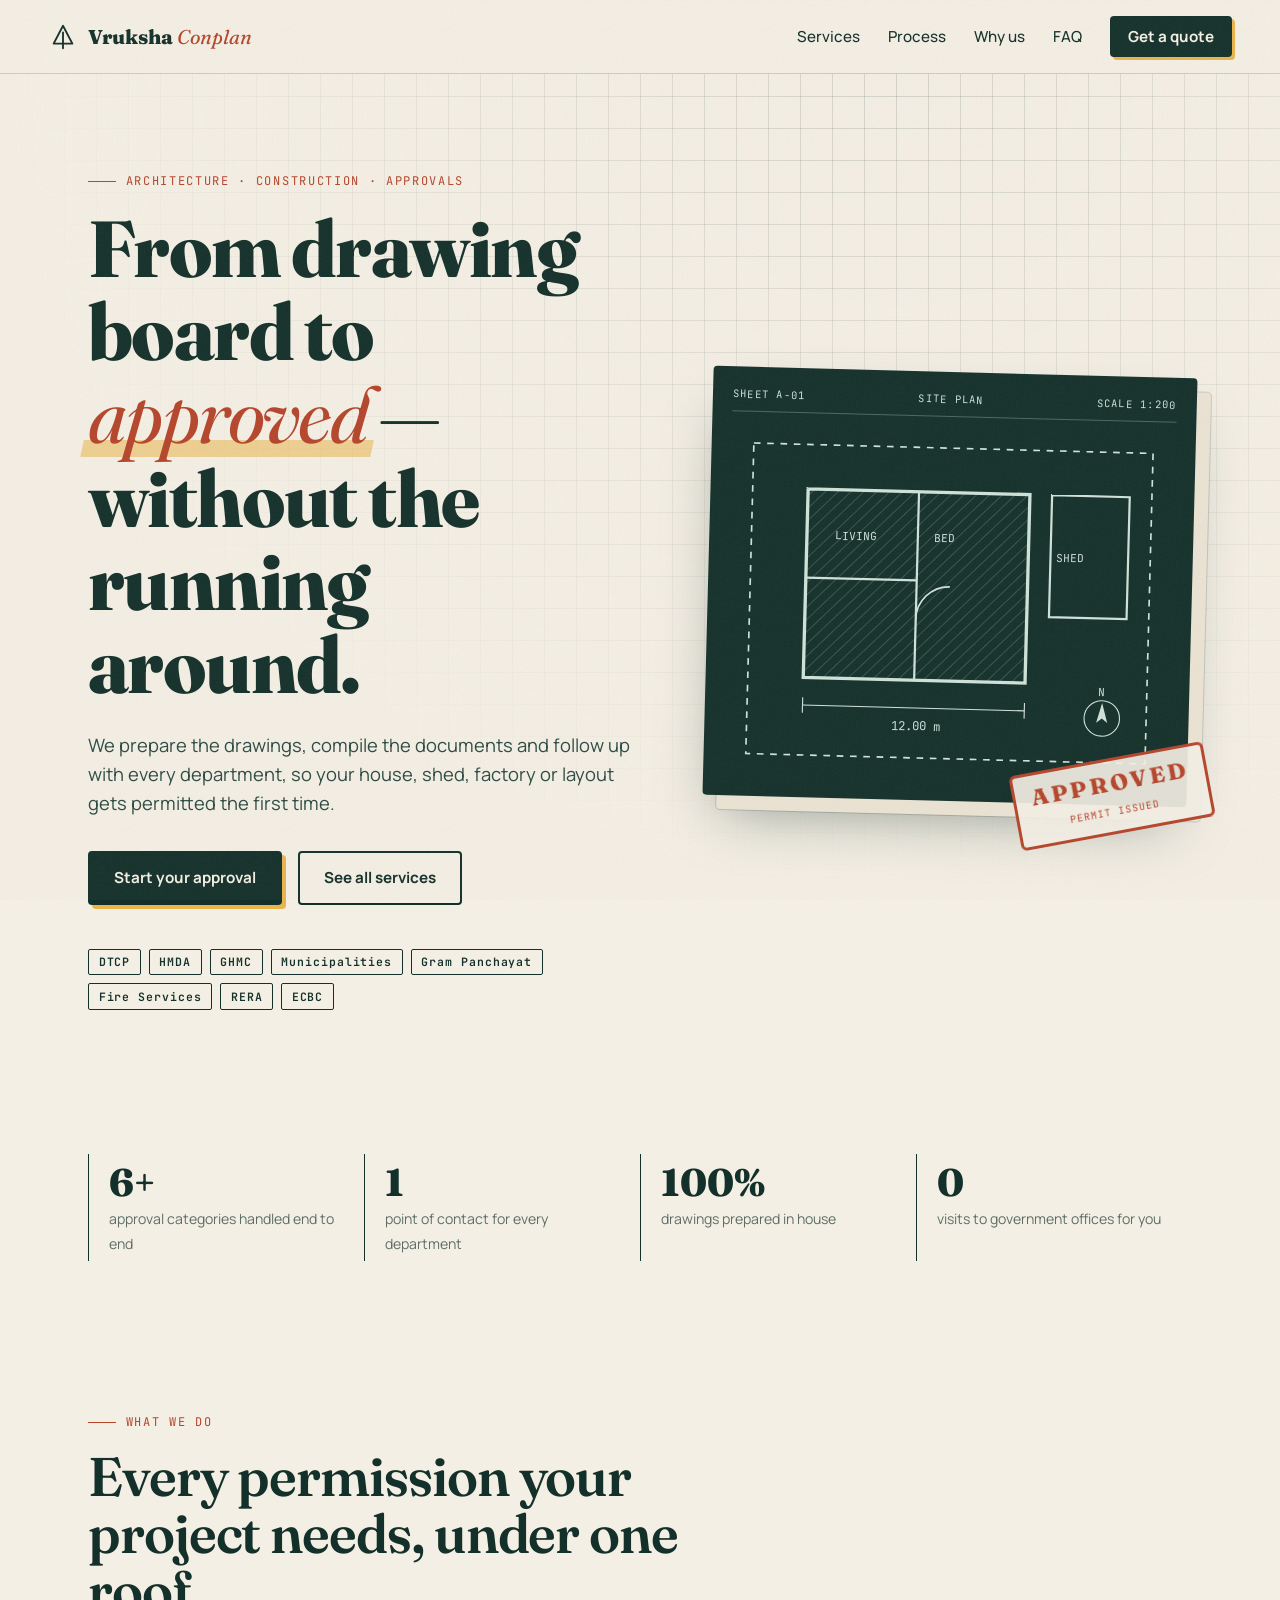
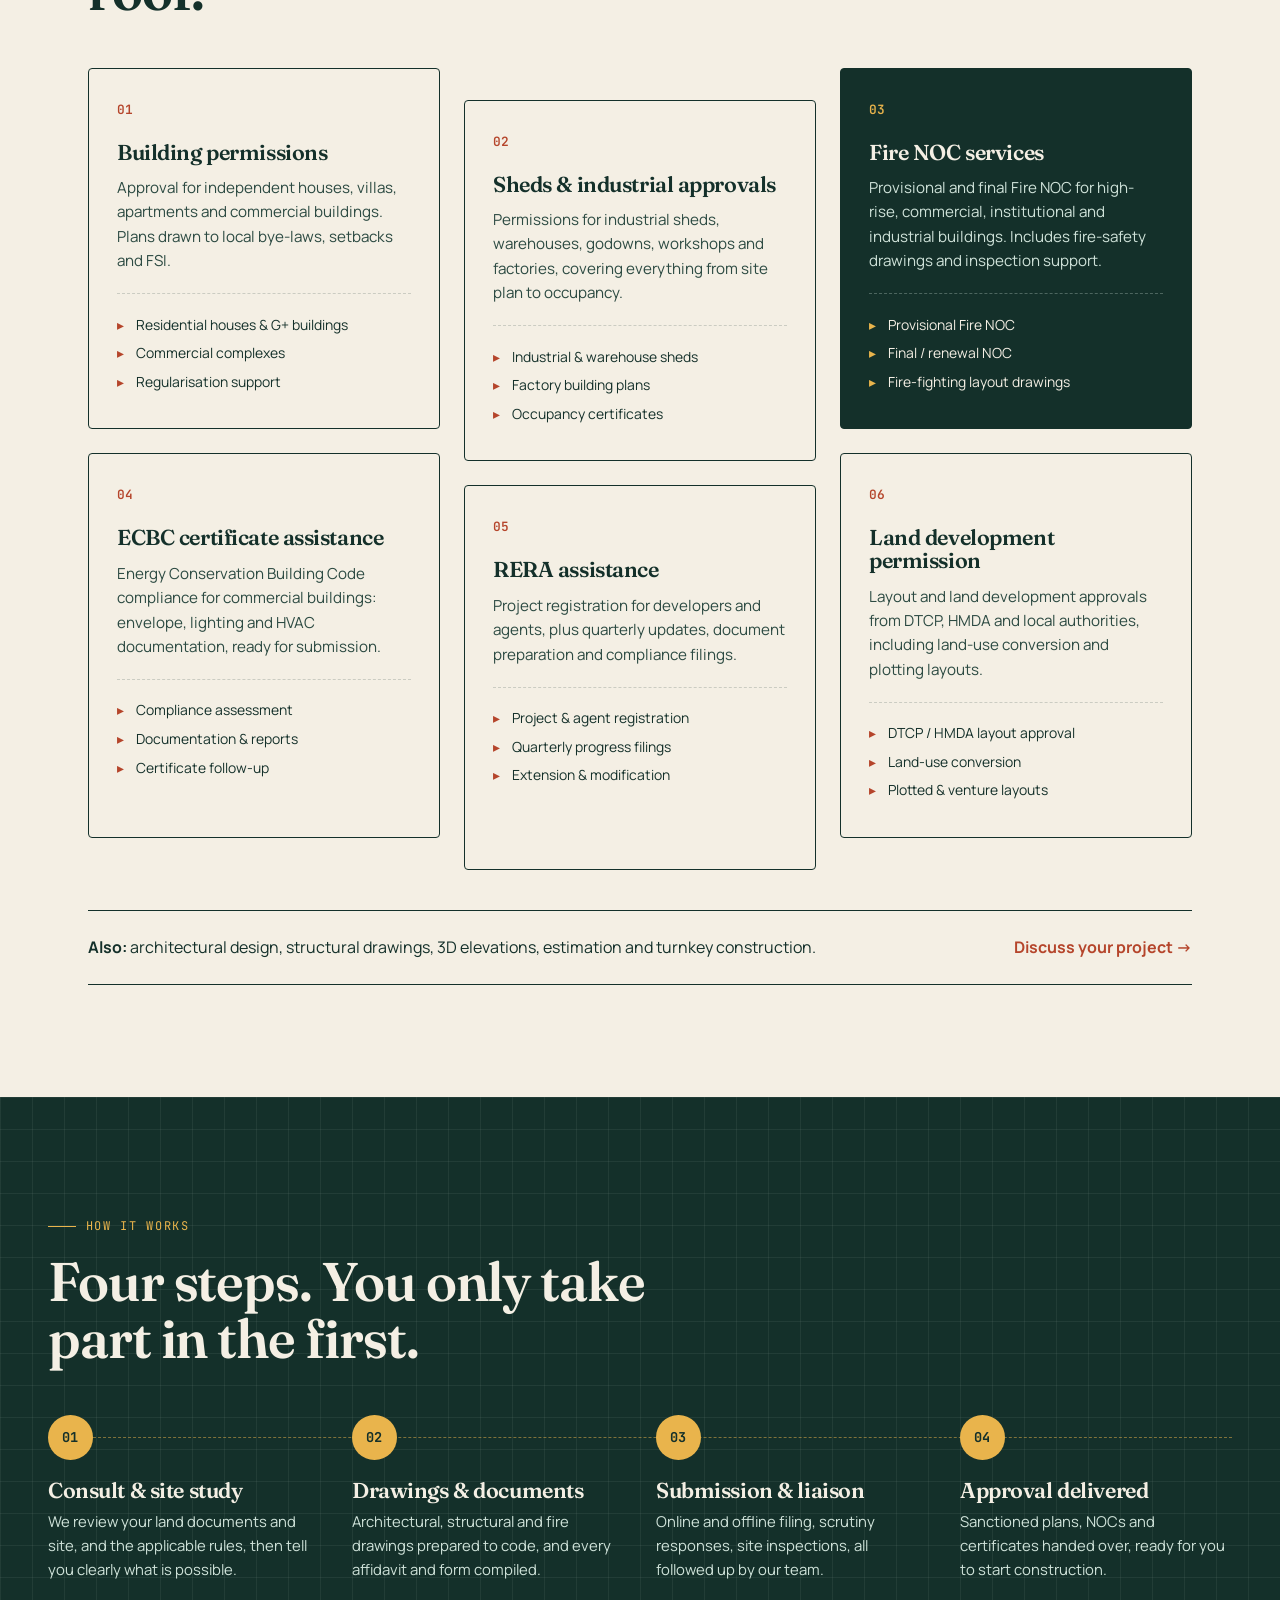
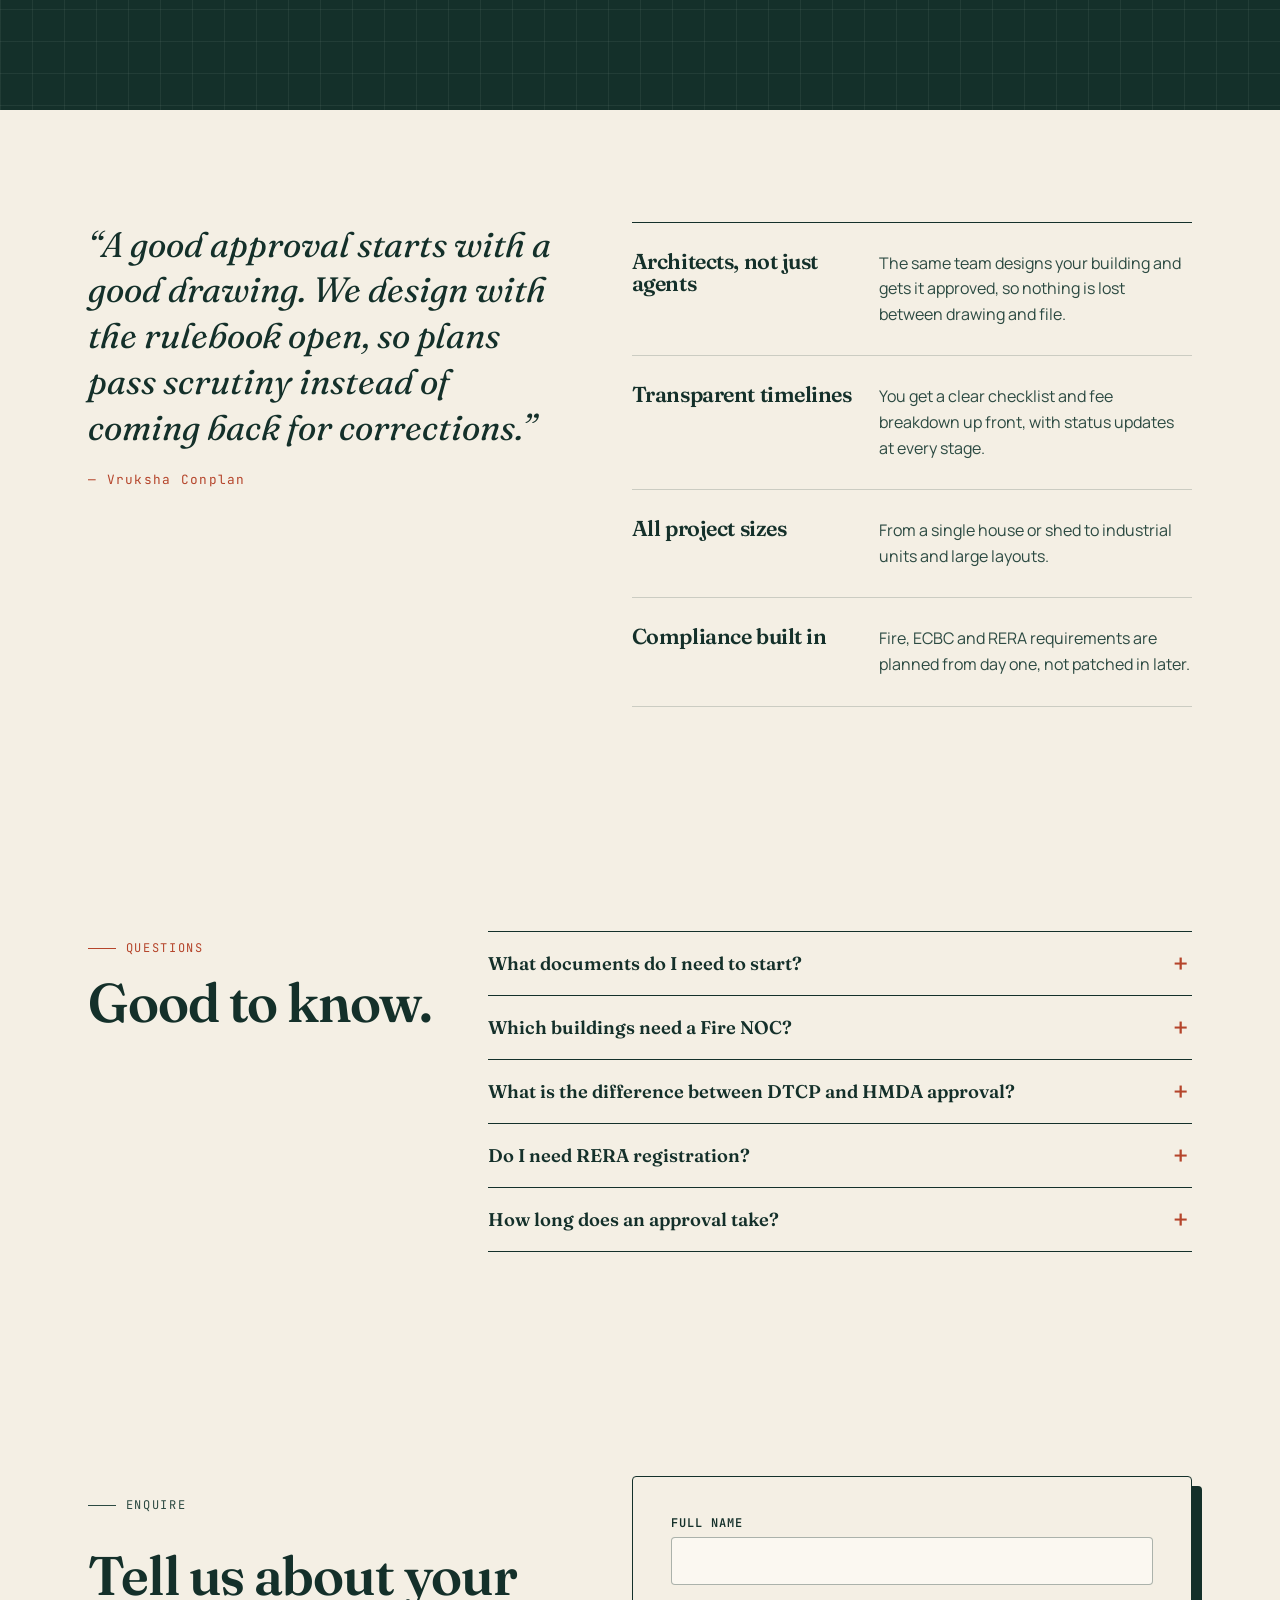
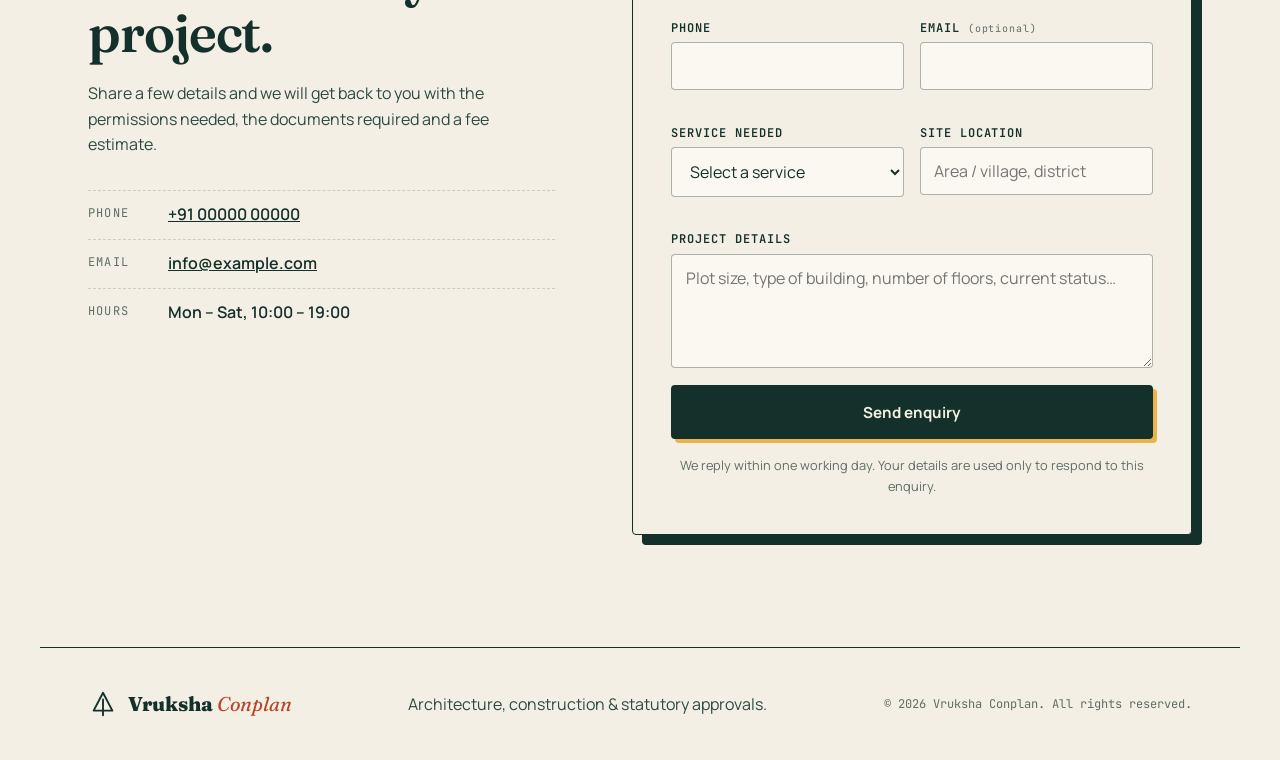
==== index.html @ acc660da "Initial commit via Netlify [skip ci]" ====
<!doctype html>
<html lang="en">
<head>
  <meta charset="utf-8" />
  <meta name="viewport" content="width=device-width, initial-scale=1" />
  <title>Vruksha Conplan — Building Permissions, Fire NOC, RERA &amp; DTCP / HMDA Approvals</title>
  <meta name="description" content="Vruksha Conplan is an architecture and construction consultancy handling building permissions for houses, sheds and industries, Fire NOC, ECBC certification, RERA registration and DTCP / HMDA land development approvals." />
  <link rel="icon" href="/favicon.svg" type="image/svg+xml" />
  <link rel="preconnect" href="https://fonts.googleapis.com" />
  <link rel="preconnect" href="https://fonts.gstatic.com" crossorigin />
  <link href="https://fonts.googleapis.com/css2?family=Fraunces:opsz,wght@9..144,400;9..144,600;9..144,800&family=JetBrains+Mono:wght@400;600&family=Manrope:wght@400;500;700&display=swap" rel="stylesheet" />
  <link rel="stylesheet" href="/styles.css" />
</head>
<body>
  <div class="grain" aria-hidden="true"></div>

  <header class="nav" id="top">
    <a class="brand" href="#top" aria-label="Vruksha Conplan home">
      <svg viewBox="0 0 64 64" aria-hidden="true"><path d="M32 8 L52 46 H12 Z" fill="none" stroke="currentColor" stroke-width="4" stroke-linejoin="round"/><path d="M32 22 V56" stroke="currentColor" stroke-width="4" stroke-linecap="round"/></svg>
      <span>Vruksha <em>Conplan</em></span>
    </a>
    <nav aria-label="Main">
      <button class="menu-toggle" aria-expanded="false" aria-controls="menu">Menu</button>
      <ul id="menu">
        <li><a href="#services">Services</a></li>
        <li><a href="#process">Process</a></li>
        <li><a href="#why">Why us</a></li>
        <li><a href="#faq">FAQ</a></li>
        <li><a class="btn btn-small" href="#contact">Get a quote</a></li>
      </ul>
    </nav>
  </header>

  <main>
    <!-- HERO -->
    <section class="hero">
      <div class="hero-copy">
        <p class="tag reveal">Architecture · Construction · Approvals</p>
        <h1 class="reveal">From drawing board to <span class="hl">approved</span> — without the running around.</h1>
        <p class="lede reveal">We prepare the drawings, compile the documents and follow up with every department, so your house, shed, factory or layout gets permitted the first time.</p>
        <div class="hero-actions reveal">
          <a class="btn" href="#contact">Start your approval</a>
          <a class="btn btn-ghost" href="#services">See all services</a>
        </div>
        <ul class="authorities reveal" aria-label="Authorities we work with">
          <li>DTCP</li><li>HMDA</li><li>GHMC</li><li>Municipalities</li><li>Gram Panchayat</li><li>Fire Services</li><li>RERA</li><li>ECBC</li>
        </ul>
      </div>

      <div class="sheet reveal" aria-hidden="true">
        <div class="sheet-head">
          <span>SHEET A-01</span><span>SITE PLAN</span><span>SCALE 1:200</span>
        </div>
        <svg class="plan" viewBox="0 0 400 320">
          <defs>
            <pattern id="hatch" width="8" height="8" patternUnits="userSpaceOnUse" patternTransform="rotate(45)">
              <line x1="0" y1="0" x2="0" y2="8" stroke="currentColor" stroke-width="1" opacity=".35"/>
            </pattern>
          </defs>
          <rect class="draw" x="20" y="20" width="360" height="280" fill="none" stroke="currentColor" stroke-width="1.5" stroke-dasharray="6 6"/>
          <rect class="draw d2" x="70" y="60" width="200" height="170" fill="url(#hatch)" stroke="currentColor" stroke-width="3"/>
          <line class="draw d3" x1="170" y1="60" x2="170" y2="230" stroke="currentColor" stroke-width="2"/>
          <line class="draw d3" x1="70" y1="140" x2="170" y2="140" stroke="currentColor" stroke-width="2"/>
          <path class="draw d4" d="M170 175 A 30 30 0 0 1 200 145" fill="none" stroke="currentColor" stroke-width="1.5"/>
          <rect class="draw d4" x="290" y="60" width="70" height="110" fill="none" stroke="currentColor" stroke-width="2"/>
          <line class="draw d5" x1="70" y1="255" x2="270" y2="255" stroke="currentColor" stroke-width="1"/>
          <line x1="70" y1="248" x2="70" y2="262" stroke="currentColor"/>
          <line x1="270" y1="248" x2="270" y2="262" stroke="currentColor"/>
          <text x="150" y="275" font-size="11" fill="currentColor" font-family="JetBrains Mono, monospace">12.00 m</text>
          <text x="295" y="120" font-size="10" fill="currentColor" font-family="JetBrains Mono, monospace">SHED</text>
          <text x="95" y="105" font-size="10" fill="currentColor" font-family="JetBrains Mono, monospace">LIVING</text>
          <text x="185" y="105" font-size="10" fill="currentColor" font-family="JetBrains Mono, monospace">BED</text>
          <g transform="translate(340 260)"><circle r="16" fill="none" stroke="currentColor"/><path d="M0 -14 L5 4 L0 0 L-5 4 Z" fill="currentColor"/><text x="-4" y="-20" font-size="10" fill="currentColor" font-family="JetBrains Mono, monospace">N</text></g>
        </svg>
        <div class="stamp"><span>APPROVED</span><small>Permit issued</small></div>
      </div>
    </section>

    <!-- STATS -->
    <section class="ticker" aria-label="Highlights">
      <div><strong>6+</strong><span>approval categories handled end to end</span></div>
      <div><strong>1</strong><span>point of contact for every department</span></div>
      <div><strong>100%</strong><span>drawings prepared in house</span></div>
      <div><strong>0</strong><span>visits to government offices for you</span></div>
    </section>

    <!-- SERVICES -->
    <section class="services" id="services">
      <div class="section-head">
        <p class="tag">What we do</p>
        <h2>Every permission your project needs, under one roof.</h2>
      </div>

      <div class="cards">
        <article class="card reveal">
          <span class="num">01</span>
          <h3>Building permissions</h3>
          <p>Approval for independent houses, villas, apartments and commercial buildings. Plans drawn to local bye-laws, setbacks and FSI.</p>
          <ul><li>Residential houses &amp; G+ buildings</li><li>Commercial complexes</li><li>Regularisation support</li></ul>
        </article>
        <article class="card reveal">
          <span class="num">02</span>
          <h3>Sheds &amp; industrial approvals</h3>
          <p>Permissions for industrial sheds, warehouses, godowns, workshops and factories, covering everything from site plan to occupancy.</p>
          <ul><li>Industrial &amp; warehouse sheds</li><li>Factory building plans</li><li>Occupancy certificates</li></ul>
        </article>
        <article class="card card-accent reveal">
          <span class="num">03</span>
          <h3>Fire NOC services</h3>
          <p>Provisional and final Fire NOC for high-rise, commercial, institutional and industrial buildings. Includes fire-safety drawings and inspection support.</p>
          <ul><li>Provisional Fire NOC</li><li>Final / renewal NOC</li><li>Fire-fighting layout drawings</li></ul>
        </article>
        <article class="card reveal">
          <span class="num">04</span>
          <h3>ECBC certificate assistance</h3>
          <p>Energy Conservation Building Code compliance for commercial buildings: envelope, lighting and HVAC documentation, ready for submission.</p>
          <ul><li>Compliance assessment</li><li>Documentation &amp; reports</li><li>Certificate follow-up</li></ul>
        </article>
        <article class="card reveal">
          <span class="num">05</span>
          <h3>RERA assistance</h3>
          <p>Project registration for developers and agents, plus quarterly updates, document preparation and compliance filings.</p>
          <ul><li>Project &amp; agent registration</li><li>Quarterly progress filings</li><li>Extension &amp; modification</li></ul>
        </article>
        <article class="card reveal">
          <span class="num">06</span>
          <h3>Land development permission</h3>
          <p>Layout and land development approvals from DTCP, HMDA and local authorities, including land-use conversion and plotting layouts.</p>
          <ul><li>DTCP / HMDA layout approval</li><li>Land-use conversion</li><li>Plotted &amp; venture layouts</li></ul>
        </article>
      </div>

      <div class="also reveal">
        <p><strong>Also:</strong> architectural design, structural drawings, 3D elevations, estimation and turnkey construction.</p>
        <a href="#contact" class="link-arrow">Discuss your project →</a>
      </div>
    </section>

    <!-- PROCESS -->
    <section class="process" id="process">
      <div class="section-head light">
        <p class="tag">How it works</p>
        <h2>Four steps. You only take part in the first.</h2>
      </div>
      <ol class="steps">
        <li class="reveal"><span>01</span><h3>Consult &amp; site study</h3><p>We review your land documents and site, and the applicable rules, then tell you clearly what is possible.</p></li>
        <li class="reveal"><span>02</span><h3>Drawings &amp; documents</h3><p>Architectural, structural and fire drawings prepared to code, and every affidavit and form compiled.</p></li>
        <li class="reveal"><span>03</span><h3>Submission &amp; liaison</h3><p>Online and offline filing, scrutiny responses, site inspections, all followed up by our team.</p></li>
        <li class="reveal"><span>04</span><h3>Approval delivered</h3><p>Sanctioned plans, NOCs and certificates handed over, ready for you to start construction.</p></li>
      </ol>
    </section>

    <!-- WHY -->
    <section class="why" id="why">
      <div class="why-quote reveal">
        <p>“A good approval starts with a good drawing. We design with the rulebook open, so plans pass scrutiny instead of coming back for corrections.”</p>
        <span>— Vruksha Conplan</span>
      </div>
      <ul class="why-list">
        <li class="reveal"><h3>Architects, not just agents</h3><p>The same team designs your building and gets it approved, so nothing is lost between drawing and file.</p></li>
        <li class="reveal"><h3>Transparent timelines</h3><p>You get a clear checklist and fee breakdown up front, with status updates at every stage.</p></li>
        <li class="reveal"><h3>All project sizes</h3><p>From a single house or shed to industrial units and large layouts.</p></li>
        <li class="reveal"><h3>Compliance built in</h3><p>Fire, ECBC and RERA requirements are planned from day one, not patched in later.</p></li>
      </ul>
    </section>

    <!-- FAQ -->
    <section class="faq" id="faq">
      <div class="section-head">
        <p class="tag">Questions</p>
        <h2>Good to know.</h2>
      </div>
      <div class="faq-list">
        <details class="reveal"><summary>What documents do I need to start?</summary><p>Usually the sale deed or title document, link documents, encumbrance certificate, tax receipts and a site survey. We share an exact checklist for your project after the first consultation.</p></details>
        <details class="reveal"><summary>Which buildings need a Fire NOC?</summary><p>Generally high-rise buildings and larger commercial, institutional, assembly and industrial buildings, depending on height and built-up area. We check what applies to your building and handle both the provisional and final NOC.</p></details>
        <details class="reveal"><summary>What is the difference between DTCP and HMDA approval?</summary><p>HMDA covers the Hyderabad Metropolitan Development Area, while DTCP covers layouts and developments in other areas of the state. We work out which authority has jurisdiction over your land and apply there.</p></details>
        <details class="reveal"><summary>Do I need RERA registration?</summary><p>Most real estate projects above the prescribed plot area or number of units must be registered before marketing or sale, and so must real estate agents. We handle registration and the ongoing filings.</p></details>
        <details class="reveal"><summary>How long does an approval take?</summary><p>It depends on the authority and type of permission. A typical house permission is quicker, while layouts and Fire NOCs take longer. You get a realistic timeline before we begin.</p></details>
      </div>
    </section>

    <!-- CONTACT -->
    <section class="contact" id="contact">
      <div class="contact-info">
        <p class="tag">Enquire</p>
        <h2>Tell us about your project.</h2>
        <p>Share a few details and we will get back to you with the permissions needed, the documents required and a fee estimate.</p>
        <dl>
          <div><dt>Phone</dt><dd><a href="tel:+910000000000">+91 00000 00000</a></dd></div>
          <div><dt>Email</dt><dd><a href="mailto:info@example.com">info@example.com</a></dd></div>
          <div><dt>Hours</dt><dd>Mon – Sat, 10:00 – 19:00</dd></div>
        </dl>
      </div>

      <form class="enquiry" name="enquiry" method="POST" action="/thank-you" data-netlify="true" netlify-honeypot="bot-field" novalidate>
        <input type="hidden" name="subject" value="New enquiry from %{siteName}" />
        <p class="hidden"><label>Don’t fill this out: <input name="bot-field" /></label></p>

        <div class="field">
          <label for="name">Full name</label>
          <input id="name" name="name" type="text" autocomplete="name" required />
          <span class="err" aria-live="polite"></span>
        </div>
        <div class="row">
          <div class="field">
            <label for="phone">Phone</label>
            <input id="phone" name="phone" type="tel" autocomplete="tel" inputmode="tel" pattern="[0-9+\-\s]{10,15}" required />
            <span class="err" aria-live="polite"></span>
          </div>
          <div class="field">
            <label for="email">Email <small>(optional)</small></label>
            <input id="email" name="email" type="email" autocomplete="email" />
            <span class="err" aria-live="polite"></span>
          </div>
        </div>
        <div class="row">
          <div class="field">
            <label for="service">Service needed</label>
            <select id="service" name="service" required>
              <option value="">Select a service</option>
              <option>Building permission (house / apartment / commercial)</option>
              <option>Shed / industrial building permission</option>
              <option>Fire NOC</option>
              <option>ECBC certificate assistance</option>
              <option>RERA assistance</option>
              <option>Land development permission (DTCP / HMDA)</option>
              <option>Architectural design / construction</option>
              <option>Not sure, need guidance</option>
            </select>
            <span class="err" aria-live="polite"></span>
          </div>
          <div class="field">
            <label for="location">Site location</label>
            <input id="location" name="location" type="text" placeholder="Area / village, district" />
          </div>
        </div>
        <div class="field">
          <label for="message">Project details</label>
          <textarea id="message" name="message" rows="4" placeholder="Plot size, type of building, number of floors, current status…"></textarea>
        </div>
        <button class="btn btn-block" type="submit">Send enquiry</button>
        <p class="form-note">We reply within one working day. Your details are used only to respond to this enquiry.</p>
      </form>
    </section>
  </main>

  <footer class="footer">
    <div class="brand">
      <svg viewBox="0 0 64 64" aria-hidden="true"><path d="M32 8 L52 46 H12 Z" fill="none" stroke="currentColor" stroke-width="4" stroke-linejoin="round"/><path d="M32 22 V56" stroke="currentColor" stroke-width="4" stroke-linecap="round"/></svg>
      <span>Vruksha <em>Conplan</em></span>
    </div>
    <p>Architecture, construction &amp; statutory approvals.</p>
    <p class="small">© <span id="year">2026</span> Vruksha Conplan. All rights reserved.</p>
  </footer>

  <script src="/main.js" defer></script>
</body>
</html>
---- styles.css ----
:root {
  --paper: #f4efe4;
  --paper-2: #ebe3d3;
  --ink: #14302a;
  --ink-2: #2c4a42;
  --muted: #5e6e66;
  --ochre: #e9b44c;
  --rust: #b5452b;
  --line: rgba(20, 48, 42, 0.18);
  --display: "Fraunces", Georgia, serif;
  --body: "Manrope", system-ui, sans-serif;
  --mono: "JetBrains Mono", ui-monospace, monospace;
  --radius: 4px;
  --max: 1200px;
}

* { box-sizing: border-box; }
html { scroll-behavior: smooth; }
body {
  margin: 0;
  font-family: var(--body);
  color: var(--ink);
  background:
    linear-gradient(var(--line) 1px, transparent 1px) 0 0 / 32px 32px,
    linear-gradient(90deg, var(--line) 1px, transparent 1px) 0 0 / 32px 32px,
    var(--paper);
  background-attachment: fixed;
  line-height: 1.6;
  -webkit-font-smoothing: antialiased;
}
body::before {
  content: ""; position: fixed; inset: 0; z-index: -1;
  background: radial-gradient(ellipse at 70% 10%, rgba(244,239,228,.2), var(--paper) 70%);
}
.grain {
  position: fixed; inset: 0; pointer-events: none; z-index: 100; opacity: .07;
  background-image: url("data:image/svg+xml,%3Csvg xmlns='http://www.w3.org/2000/svg' width='160' height='160'%3E%3Cfilter id='n'%3E%3CfeTurbulence type='fractalNoise' baseFrequency='.9' numOctaves='3'/%3E%3C/filter%3E%3Crect width='100%25' height='100%25' filter='url(%23n)'/%3E%3C/svg%3E");
}

a { color: inherit; }
h1, h2, h3 { font-family: var(--display); line-height: 1.05; margin: 0; font-weight: 600; letter-spacing: -0.02em; }
h2 { font-size: clamp(2rem, 4.5vw, 3.4rem); max-width: 18ch; }
h3 { font-size: 1.35rem; }
:focus-visible { outline: 2px solid var(--rust); outline-offset: 3px; }

.tag {
  font-family: var(--mono); font-size: .75rem; letter-spacing: .14em; text-transform: uppercase;
  color: var(--rust); margin: 0 0 1rem; display: inline-flex; align-items: center; gap: .6rem;
}
.tag::before { content: ""; width: 28px; height: 1px; background: currentColor; }

.btn {
  display: inline-block; font: 700 .95rem var(--body); text-decoration: none; cursor: pointer;
  background: var(--ink); color: var(--paper); border: 2px solid var(--ink);
  padding: .9rem 1.5rem; border-radius: var(--radius);
  box-shadow: 4px 4px 0 var(--ochre);
  transition: transform .15s ease, box-shadow .15s ease;
}
.btn:hover { transform: translate(-2px, -2px); box-shadow: 6px 6px 0 var(--ochre); }
.btn:active { transform: translate(2px, 2px); box-shadow: 1px 1px 0 var(--ochre); }
.btn-ghost { background: transparent; color: var(--ink); box-shadow: none; }
.btn-ghost:hover { box-shadow: 4px 4px 0 var(--ink); }
.btn-small { padding: .5rem 1rem; box-shadow: 3px 3px 0 var(--ochre); }
.btn-block { width: 100%; }

/* NAV */
.nav {
  position: sticky; top: 0; z-index: 50;
  display: flex; justify-content: space-between; align-items: center;
  padding: 1rem clamp(1.25rem, 4vw, 3rem);
  background: rgba(244, 239, 228, .88); backdrop-filter: blur(8px);
  border-bottom: 1px solid var(--line);
}
.brand { display: inline-flex; align-items: center; gap: .6rem; text-decoration: none; font-family: var(--display); font-weight: 800; font-size: 1.25rem; }
.brand svg { width: 30px; height: 30px; color: var(--ink); }
.brand em { font-style: italic; font-weight: 400; color: var(--rust); }
.nav ul { list-style: none; display: flex; gap: 1.75rem; align-items: center; margin: 0; padding: 0; }
.nav ul a:not(.btn) { text-decoration: none; font-weight: 500; font-size: .95rem; position: relative; }
.nav ul a:not(.btn)::after { content: ""; position: absolute; left: 0; bottom: -4px; height: 2px; width: 100%; background: var(--rust); transform: scaleX(0); transform-origin: left; transition: transform .25s ease; }
.nav ul a:not(.btn):hover::after { transform: scaleX(1); }
.menu-toggle { display: none; font: 600 .85rem var(--mono); background: none; border: 1px solid var(--ink); padding: .4rem .8rem; border-radius: var(--radius); color: var(--ink); cursor: pointer; }

section { padding: clamp(4rem, 9vw, 7rem) clamp(1.25rem, 4vw, 3rem); max-width: var(--max); margin: 0 auto; }
.section-head { margin-bottom: 3rem; }

/* HERO */
.hero { display: grid; grid-template-columns: 1.15fr 1fr; gap: clamp(2rem, 5vw, 5rem); align-items: center; padding-top: clamp(3rem, 7vw, 6rem); }
.hero h1 { font-size: clamp(2.6rem, 6.2vw, 5.2rem); font-weight: 800; }
.hl { font-style: italic; font-weight: 400; color: var(--rust); position: relative; white-space: nowrap; }
.hl::after { content: ""; position: absolute; left: -2%; right: -2%; bottom: .08em; height: .22em; background: var(--ochre); opacity: .55; z-index: -1; transform: skew(-12deg); }
.lede { font-size: 1.15rem; color: var(--ink-2); max-width: 52ch; margin: 1.5rem 0 2rem; }
.hero-actions { display: flex; flex-wrap: wrap; gap: 1rem; }
.authorities { list-style: none; padding: 0; margin: 2.75rem 0 0; display: flex; flex-wrap: wrap; gap: .5rem; }
.authorities li { font: 600 .72rem var(--mono); letter-spacing: .08em; border: 1px solid var(--ink); padding: .3rem .6rem; border-radius: 2px; }

.sheet {
  position: relative; background: var(--ink); color: #cfe2d9; padding: 1.25rem;
  border-radius: var(--radius); transform: rotate(1.5deg);
  box-shadow: 14px 14px 0 var(--paper-2), 14px 14px 0 1px var(--line), 0 30px 60px -20px rgba(20,48,42,.5);
}
.sheet-head { display: flex; justify-content: space-between; font: .65rem var(--mono); letter-spacing: .12em; border-bottom: 1px solid rgba(207,226,217,.3); padding-bottom: .6rem; margin-bottom: .6rem; }
.plan { width: 100%; height: auto; display: block; }
.draw { stroke-dasharray: 1200; stroke-dashoffset: 1200; animation: draw 2.2s ease forwards; }
.draw[stroke-dasharray="6 6"] { stroke-dasharray: 6 6; stroke-dashoffset: 0; animation: none; }
.d2 { animation-delay: .3s; } .d3 { animation-delay: .7s; } .d4 { animation-delay: 1s; } .d5 { animation-delay: 1.3s; }
@keyframes draw { to { stroke-dashoffset: 0; } }
.stamp {
  position: absolute; right: -1.5rem; bottom: -1.75rem;
  border: 3px solid var(--rust); color: var(--rust); background: rgba(244,239,228,.92);
  padding: .5rem 1rem; text-align: center; border-radius: 6px; transform: rotate(-12deg) scale(1.6); opacity: 0;
  animation: stamp .35s cubic-bezier(.3,1.6,.6,1) 2s forwards;
}
.stamp span { display: block; font: 800 1.4rem var(--display); letter-spacing: .12em; }
.stamp small { font: .62rem var(--mono); letter-spacing: .1em; text-transform: uppercase; }
@keyframes stamp { to { opacity: 1; transform: rotate(-12deg) scale(1); } }

/* TICKER */
.ticker { display: grid; grid-template-columns: repeat(4, 1fr); gap: 0; padding-top: 2rem; padding-bottom: 2rem; }
.ticker div { border-left: 1px solid var(--ink); padding: .25rem 1.25rem; }
.ticker strong { display: block; font: 800 2.4rem var(--display); color: var(--ink); }
.ticker span { font-size: .88rem; color: var(--muted); }

/* SERVICES */
.cards { display: grid; grid-template-columns: repeat(3, 1fr); gap: 1.5rem; }
.card {
  background: var(--paper); border: 1.5px solid var(--ink); border-radius: var(--radius);
  padding: 2rem 1.75rem; position: relative; transition: transform .25s ease, box-shadow .25s ease;
}
.card:nth-child(3n+2) { transform: translateY(2rem); }
.card:hover { box-shadow: 8px 8px 0 var(--ink); transform: translate(-4px, -4px); }
.card:nth-child(3n+2):hover { transform: translate(-4px, calc(2rem - 4px)); }
.card .num { font: 600 .8rem var(--mono); color: var(--rust); display: block; margin-bottom: 1.5rem; }
.card h3 { margin-bottom: .75rem; }
.card p { color: var(--ink-2); font-size: .95rem; margin: 0 0 1.25rem; }
.card ul { list-style: none; padding: 0; margin: 0; border-top: 1px dashed var(--line); padding-top: 1rem; }
.card li { font-size: .87rem; padding: .2rem 0 .2rem 1.2rem; position: relative; }
.card li::before { content: "▸"; position: absolute; left: 0; color: var(--rust); }
.card-accent { background: var(--ink); color: var(--paper); }
.card-accent p { color: #cfe2d9; }
.card-accent .num, .card-accent li::before { color: var(--ochre); }
.card-accent ul { border-color: rgba(207,226,217,.3); }
.card-accent:hover { box-shadow: 8px 8px 0 var(--ochre); }
.also { margin-top: 4.5rem; display: flex; justify-content: space-between; align-items: center; gap: 1.5rem; flex-wrap: wrap; padding: 1.5rem 0; border-top: 1px solid var(--ink); border-bottom: 1px solid var(--ink); }
.also p { margin: 0; }
.link-arrow { font-weight: 700; text-decoration: none; color: var(--rust); }
.link-arrow:hover { text-decoration: underline; }

/* PROCESS */
.process {
  max-width: none; background: var(--ink); color: var(--paper);
  background-image: linear-gradient(rgba(207,226,217,.07) 1px, transparent 1px), linear-gradient(90deg, rgba(207,226,217,.07) 1px, transparent 1px);
  background-size: 32px 32px;
}
.process > * { max-width: var(--max); margin-left: auto; margin-right: auto; }
.section-head.light .tag { color: var(--ochre); }
.steps { list-style: none; padding: 0; display: grid; grid-template-columns: repeat(4, 1fr); gap: 2rem; counter-reset: s; position: relative; }
.steps::before { content: ""; position: absolute; top: 1.4rem; left: 0; right: 0; border-top: 1px dashed rgba(233,180,76,.5); }
.steps li { position: relative; }
.steps span { display: inline-grid; place-items: center; width: 2.8rem; height: 2.8rem; border-radius: 50%; background: var(--ochre); color: var(--ink); font: 700 .85rem var(--mono); margin-bottom: 1.25rem; position: relative; }
.steps h3 { margin-bottom: .5rem; }
.steps p { color: #cfe2d9; font-size: .93rem; margin: 0; }

/* WHY */
.why { display: grid; grid-template-columns: 1fr 1.2fr; gap: clamp(2rem, 6vw, 6rem); align-items: start; }
.why-quote { position: sticky; top: 7rem; }
.why-quote p { font: italic 400 clamp(1.5rem, 2.8vw, 2.2rem)/1.3 var(--display); margin: 0 0 1rem; }
.why-quote span { font: .8rem var(--mono); color: var(--rust); letter-spacing: .1em; }
.why-list { list-style: none; padding: 0; margin: 0; }
.why-list li { padding: 1.75rem 0; border-bottom: 1px solid var(--line); display: grid; grid-template-columns: 1fr 1.4fr; gap: 1.5rem; }
.why-list li:first-child { border-top: 1px solid var(--ink); }
.why-list p { margin: 0; color: var(--ink-2); }

/* FAQ */
.faq { display: grid; grid-template-columns: 1fr 2fr; gap: 3rem; }
.faq-list details { border-bottom: 1px solid var(--ink); }
.faq-list details:first-child { border-top: 1px solid var(--ink); }
.faq-list summary { cursor: pointer; list-style: none; padding: 1.25rem 2.5rem 1.25rem 0; font: 600 1.15rem var(--display); position: relative; }
.faq-list summary::-webkit-details-marker { display: none; }
.faq-list summary::after { content: "+"; position: absolute; right: .25rem; top: 50%; transform: translateY(-50%); font: 400 1.6rem var(--mono); color: var(--rust); transition: transform .25s ease; }
.faq-list details[open] summary::after { transform: translateY(-50%) rotate(45deg); }
.faq-list details p { margin: 0 0 1.5rem; color: var(--ink-2); max-width: 62ch; }

/* CONTACT */
.contact { display: grid; grid-template-columns: 1fr 1.2fr; gap: clamp(2rem, 6vw, 5rem); align-items: start; }
.contact-info > p { color: var(--ink-2); max-width: 44ch; margin: 1.25rem 0 2rem; }
.contact dl { margin: 0; }
.contact dl div { display: grid; grid-template-columns: 5rem 1fr; padding: .7rem 0; border-top: 1px dashed var(--line); }
.contact dt { font: .75rem var(--mono); text-transform: uppercase; letter-spacing: .1em; color: var(--muted); padding-top: .2rem; }
.contact dd { margin: 0; font-weight: 600; }
.enquiry { background: var(--paper); border: 1.5px solid var(--ink); padding: clamp(1.5rem, 3vw, 2.5rem); border-radius: var(--radius); box-shadow: 10px 10px 0 var(--ink); }
.row { display: grid; grid-template-columns: 1fr 1fr; gap: 1rem; }
.field { margin-bottom: 1.1rem; display: flex; flex-direction: column; }
.field label { font: 600 .75rem var(--mono); letter-spacing: .08em; text-transform: uppercase; margin-bottom: .4rem; }
.field small { text-transform: none; color: var(--muted); font-weight: 400; }
.field input, .field select, .field textarea {
  font: 1rem var(--body); color: var(--ink); background: #fbf8f1; border: 1.5px solid rgba(20,48,42,.35);
  padding: .75rem .85rem; border-radius: var(--radius); transition: border-color .15s, box-shadow .15s; width: 100%;
}
.field input:focus, .field select:focus, .field textarea:focus { outline: none; border-color: var(--ink); box-shadow: 3px 3px 0 var(--ochre); }
.field.invalid input, .field.invalid select { border-color: var(--rust); background: #fbefea; }
.err { color: var(--rust); font-size: .8rem; min-height: 1em; margin-top: .25rem; }
.form-note { font-size: .8rem; color: var(--muted); margin: 1rem 0 0; text-align: center; }
.form-status { margin-top: 1rem; padding: .85rem 1rem; border-radius: var(--radius); font-weight: 600; font-size: .93rem; }
.form-status.error { background: #fbefea; color: var(--rust); border: 1px solid var(--rust); }
.btn[disabled] { opacity: .7; cursor: progress; transform: none; }
.hidden { position: absolute; left: -9999px; }

/* FOOTER */
.footer { border-top: 1px solid var(--ink); padding: 2.5rem clamp(1.25rem, 4vw, 3rem); display: flex; flex-wrap: wrap; justify-content: space-between; align-items: center; gap: 1rem; max-width: var(--max); margin: 0 auto; }
.footer p { margin: 0; color: var(--ink-2); }
.footer .small { font: .75rem var(--mono); color: var(--muted); }

/* THANK YOU */
.thanks { min-height: 70vh; display: grid; place-items: center; text-align: center; }
.thanks h1 { font-size: clamp(2.4rem, 6vw, 4.4rem); font-weight: 800; margin-bottom: 1rem; }
.thanks p { color: var(--ink-2); max-width: 46ch; margin: 0 auto 2rem; }
.thanks .stamp { position: static; display: inline-block; margin-bottom: 2.5rem; animation-delay: .2s; }

/* REVEAL */
.reveal { opacity: 0; transform: translateY(24px); transition: opacity .7s ease, transform .7s ease; }
.reveal.in { opacity: 1; transform: none; }
.hero .reveal:nth-child(2) { transition-delay: .08s; } .hero .reveal:nth-child(3) { transition-delay: .16s; }
.hero .reveal:nth-child(4) { transition-delay: .24s; } .hero .reveal:nth-child(5) { transition-delay: .32s; }
.sheet.reveal { transform: translateY(24px) rotate(1.5deg); }
.sheet.reveal.in { transform: rotate(1.5deg); }
.card.reveal:nth-child(3n+2) { transform: translateY(calc(2rem + 24px)); }
.card.reveal.in:nth-child(3n+2) { transform: translateY(2rem); }
.card.reveal.in:nth-child(3n+2):hover { transform: translate(-4px, calc(2rem - 4px)); }
.card.reveal.in:hover { transform: translate(-4px, -4px); }
.card.reveal.in { transition: opacity .7s ease, transform .25s ease, box-shadow .25s ease; }

@media (prefers-reduced-motion: reduce) {
  *, *::before, *::after { animation-duration: .01ms !important; animation-delay: 0s !important; transition-duration: .01ms !important; scroll-behavior: auto !important; }
  .reveal { opacity: 1; transform: none; }
}

/* RESPONSIVE */
@media (max-width: 960px) {
  .hero, .why, .faq, .contact { grid-template-columns: 1fr; }
  .sheet { max-width: 520px; margin: 1rem auto 2rem; }
  .cards { grid-template-columns: 1fr 1fr; }
  .card:nth-child(3n+2), .card.reveal.in:nth-child(3n+2) { transform: none; }
  .card.reveal.in:nth-child(3n+2):hover { transform: translate(-4px, -4px); }
  .steps { grid-template-columns: 1fr 1fr; }
  .steps::before { display: none; }
  .ticker { grid-template-columns: 1fr 1fr; row-gap: 1.5rem; }
  .why-quote { position: static; }
}
@media (max-width: 720px) {
  .menu-toggle { display: inline-block; }
  .nav ul { display: none; position: absolute; top: 100%; left: 0; right: 0; flex-direction: column; align-items: flex-start; gap: 1rem; padding: 1.5rem clamp(1.25rem, 4vw, 3rem); background: var(--paper); border-bottom: 1px solid var(--ink); }
  .nav ul.open { display: flex; }
  .cards, .steps, .row { grid-template-columns: 1fr; }
  .why-list li { grid-template-columns: 1fr; gap: .5rem; }
  .stamp { right: .5rem; }
}
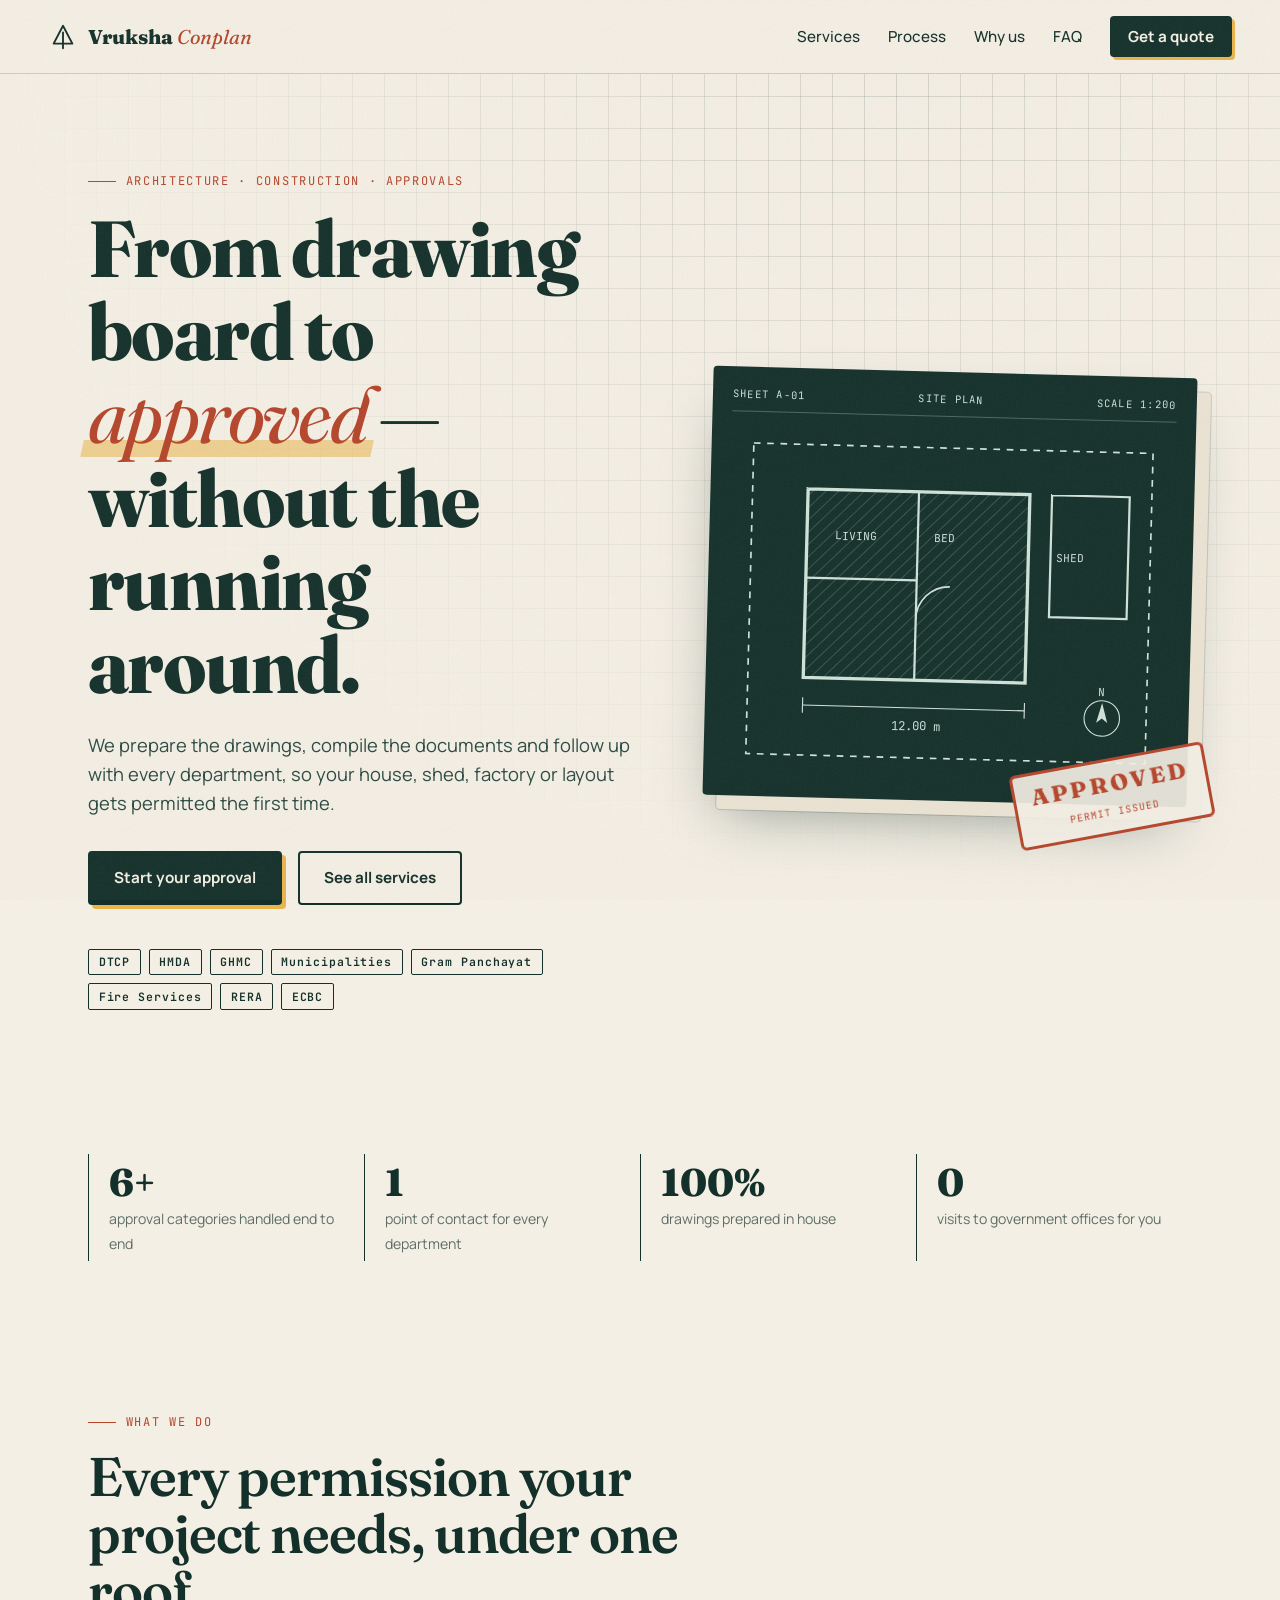
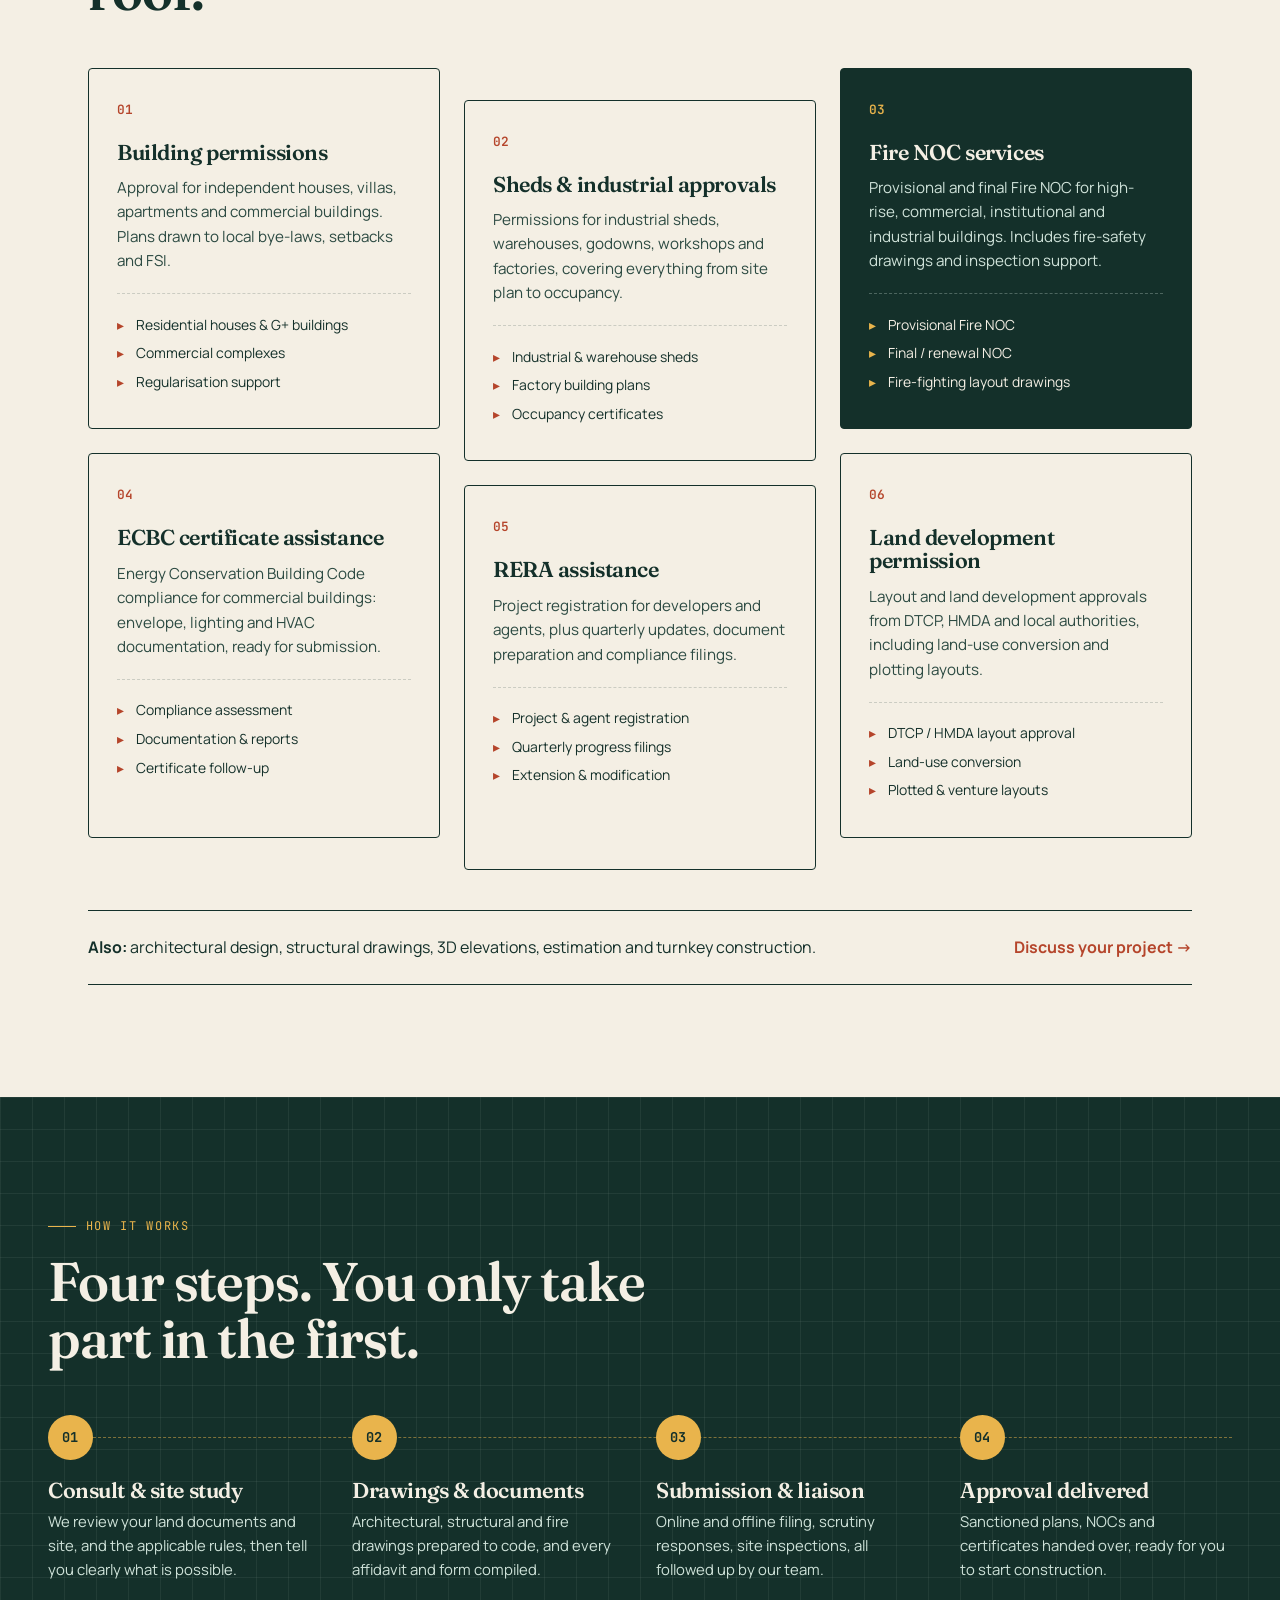
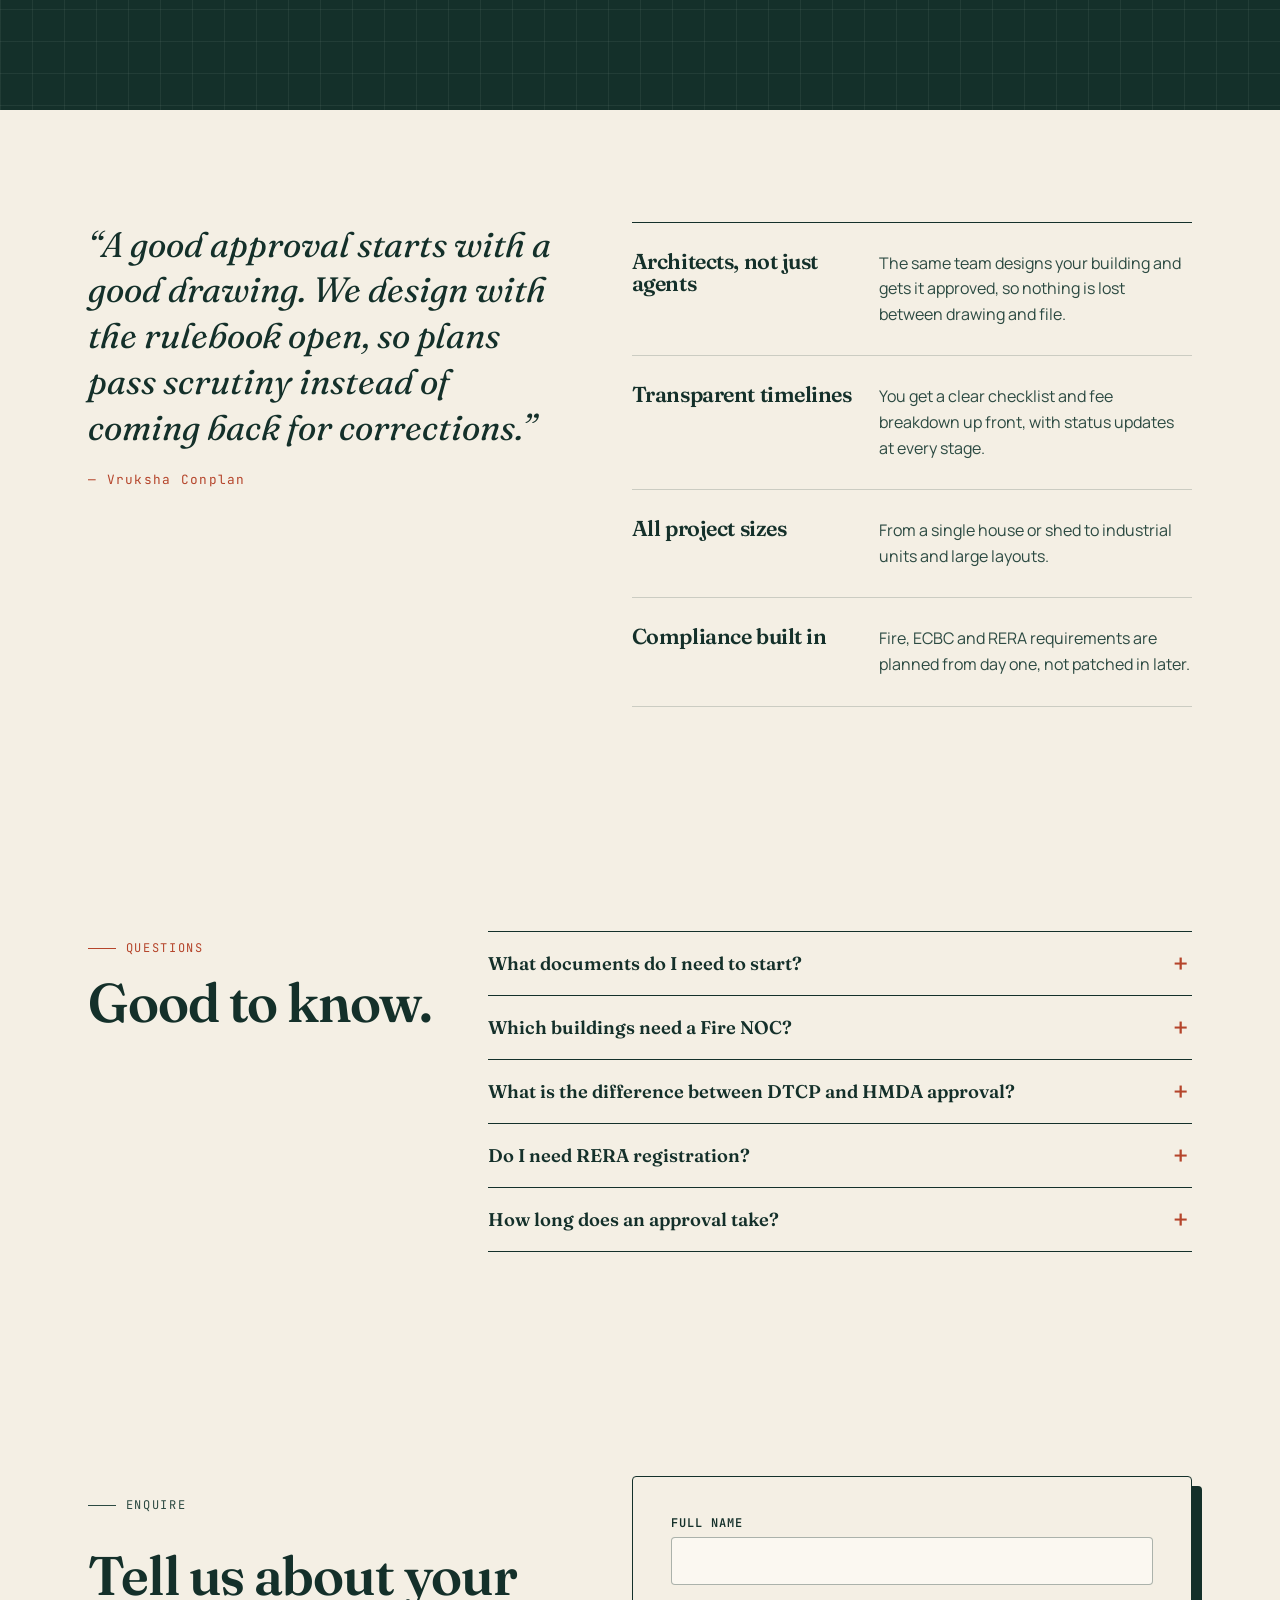
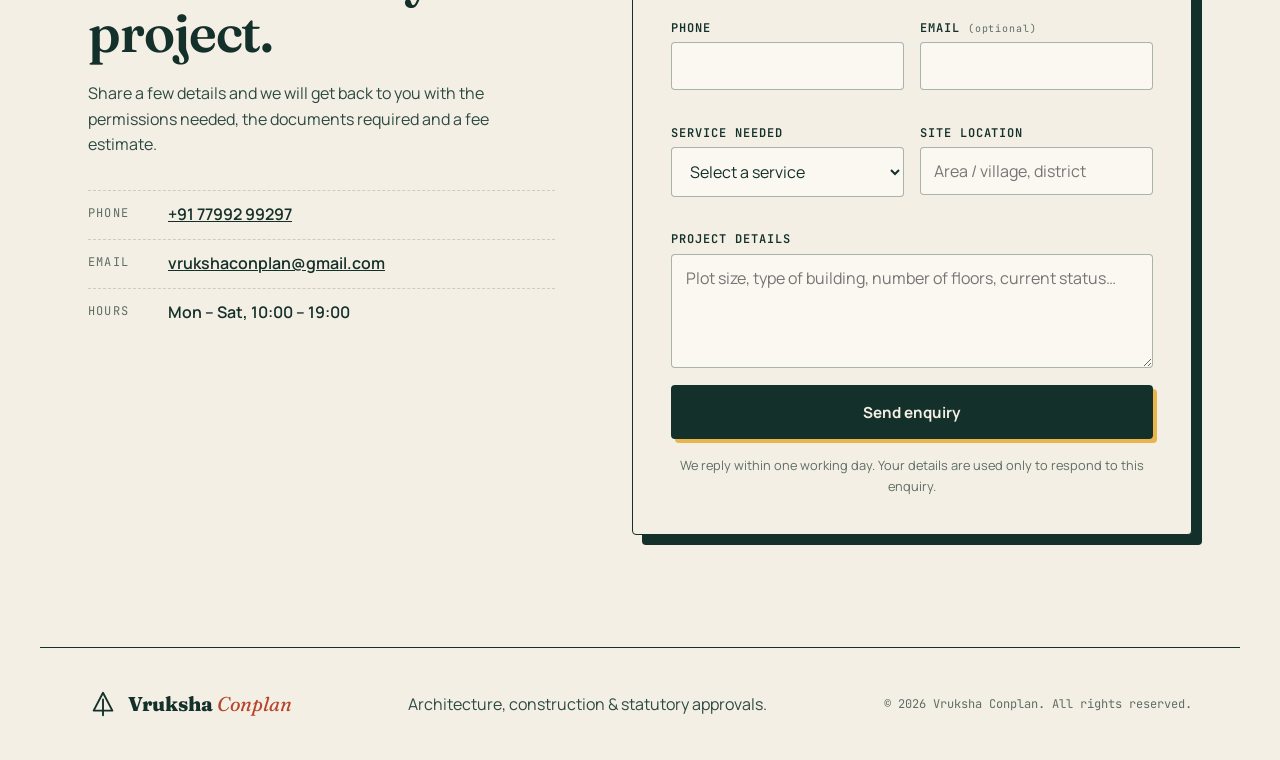
==== commit f750f4df: "Update index.html" ====
--- a/index.html
+++ b/index.html
@@ -186,8 +186,8 @@
         <h2>Tell us about your project.</h2>
         <p>Share a few details and we will get back to you with the permissions needed, the documents required and a fee estimate.</p>
         <dl>
-          <div><dt>Phone</dt><dd><a href="tel:+910000000000">+91 00000 00000</a></dd></div>
-          <div><dt>Email</dt><dd><a href="mailto:info@example.com">info@example.com</a></dd></div>
+          <div><dt>Phone</dt><dd><a href="tel:+917799299297">+91 77992 99297</a></dd></div>
+          <div><dt>Email</dt><dd><a href="mailto: vrukshaconplan@gmail.com">vrukshaconplan@gmail.com</a></dd></div>
           <div><dt>Hours</dt><dd>Mon – Sat, 10:00 – 19:00</dd></div>
         </dl>
       </div>
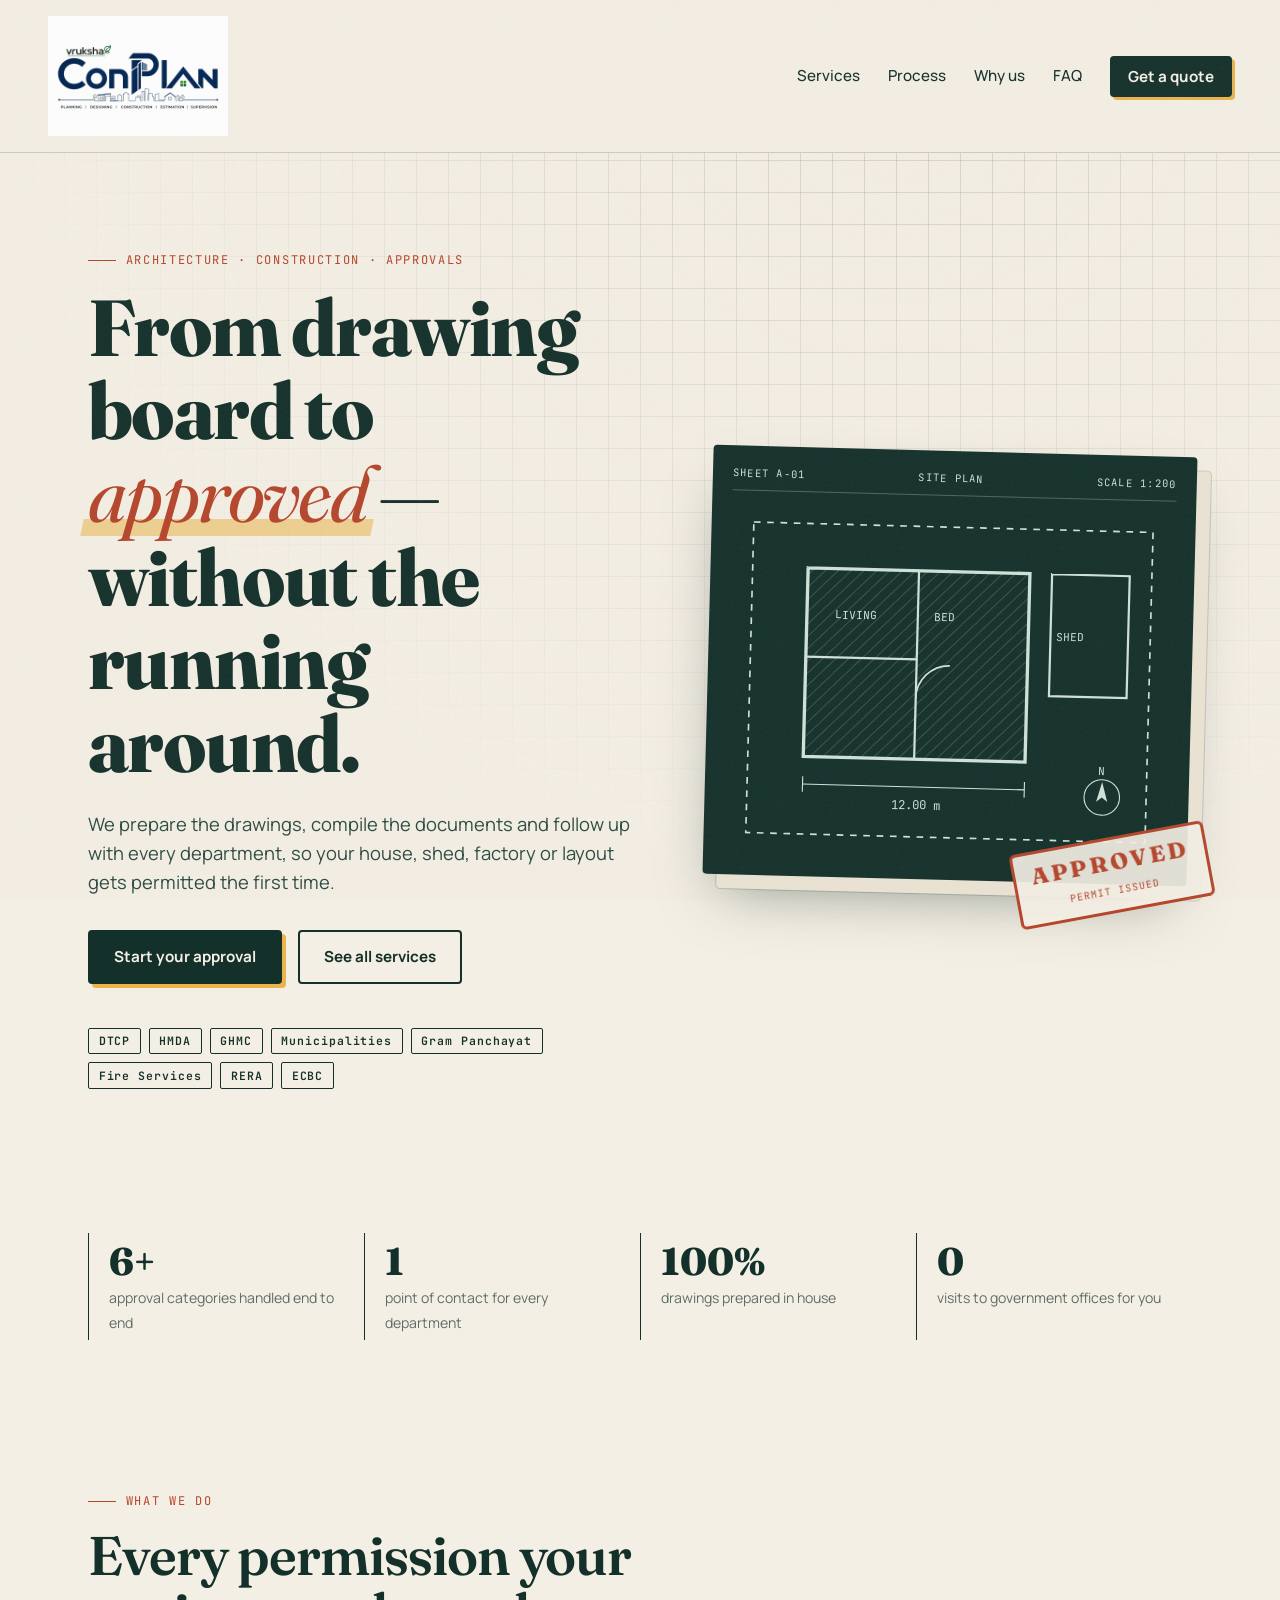
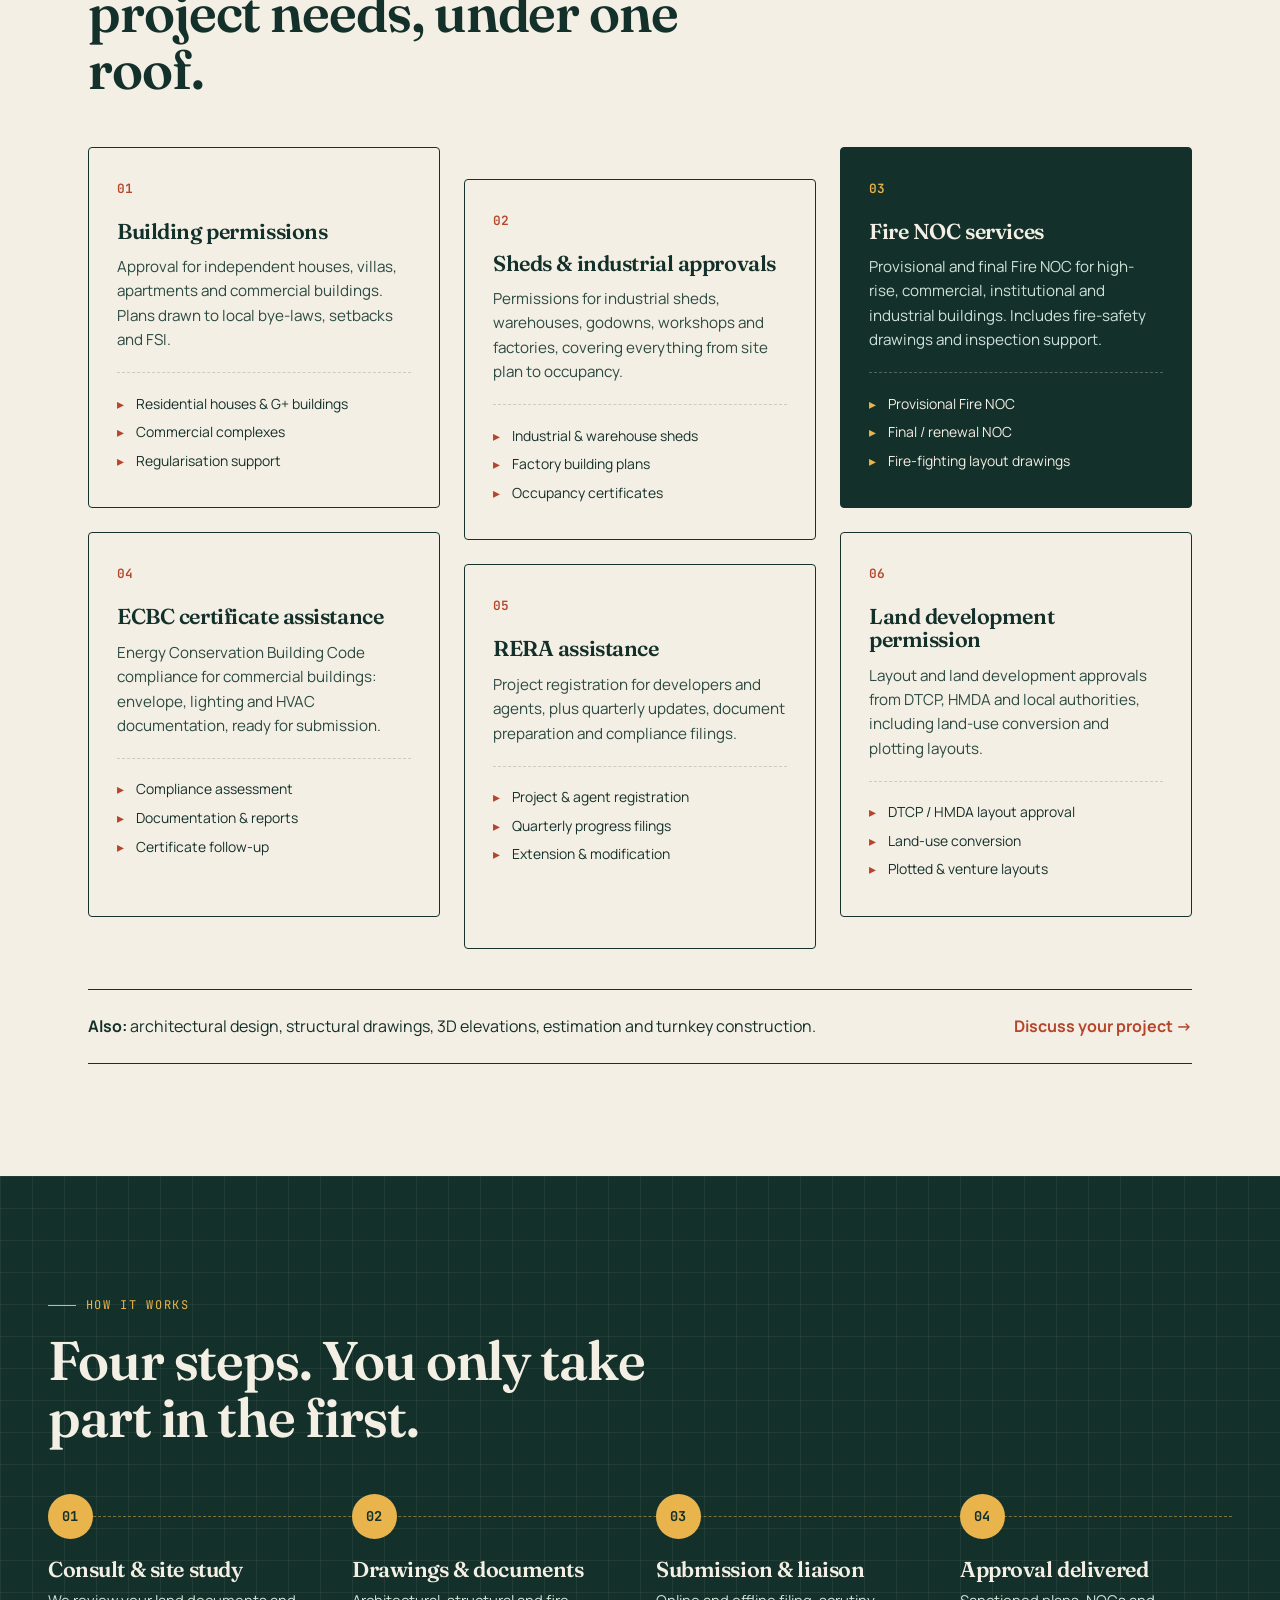
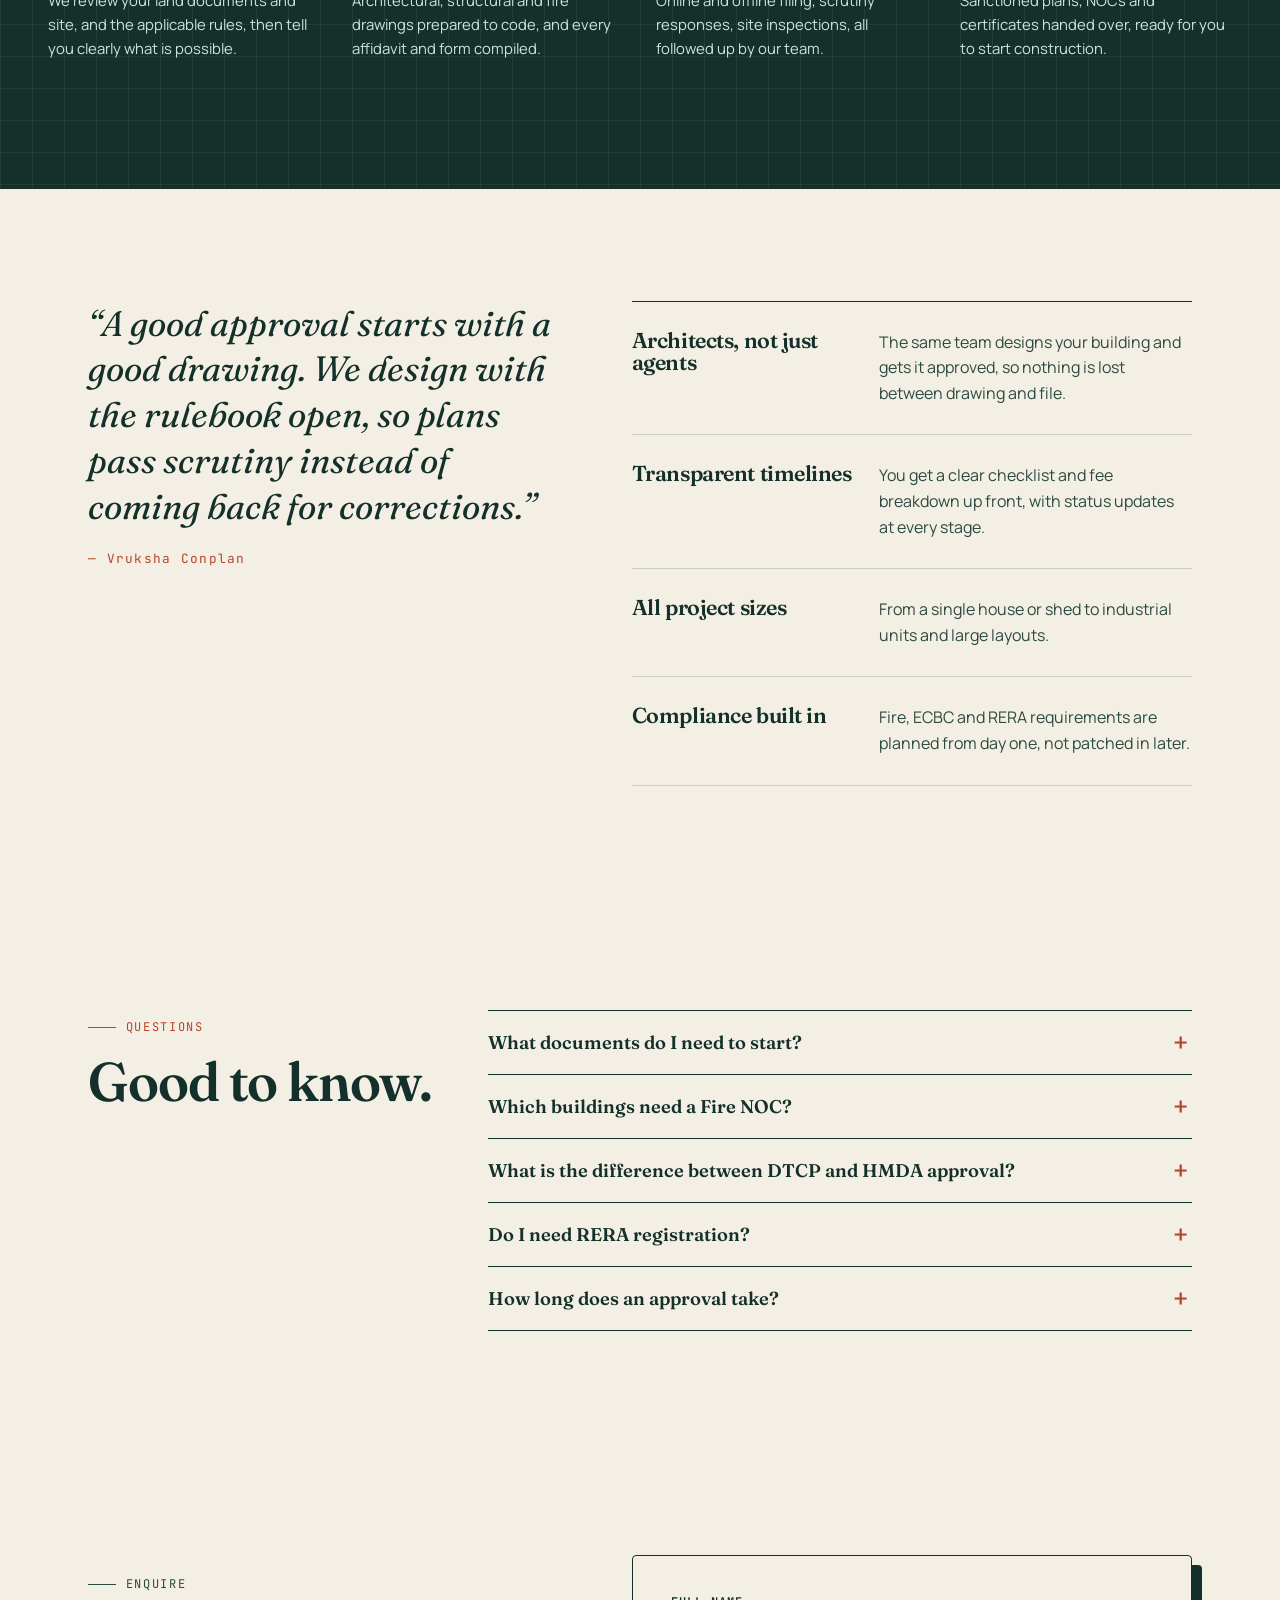
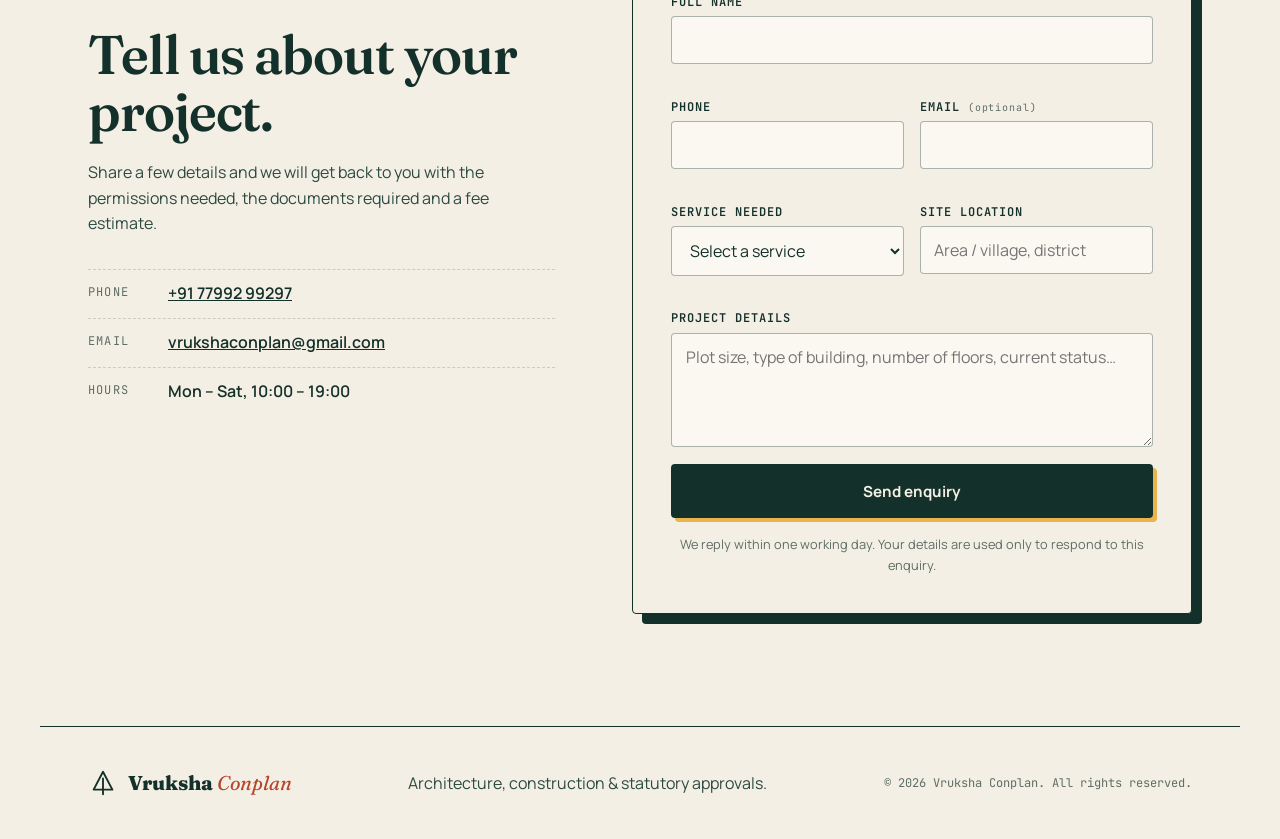
==== commit 8ce91283: "Replace logo SVG with image tag for branding" ====
--- a/index.html
+++ b/index.html
@@ -16,8 +16,9 @@
 
   <header class="nav" id="top">
     <a class="brand" href="#top" aria-label="Vruksha Conplan home">
-      <svg viewBox="0 0 64 64" aria-hidden="true"><path d="M32 8 L52 46 H12 Z" fill="none" stroke="currentColor" stroke-width="4" stroke-linejoin="round"/><path d="M32 22 V56" stroke="currentColor" stroke-width="4" stroke-linecap="round"/></svg>
-      <span>Vruksha <em>Conplan</em></span>
+      <img src="/vruksha-conplan-logo.png"
+     alt="Vruksha ConPlan"
+     style="width:180px;height:auto;display:block;" />
     </a>
     <nav aria-label="Main">
       <button class="menu-toggle" aria-expanded="false" aria-controls="menu">Menu</button>
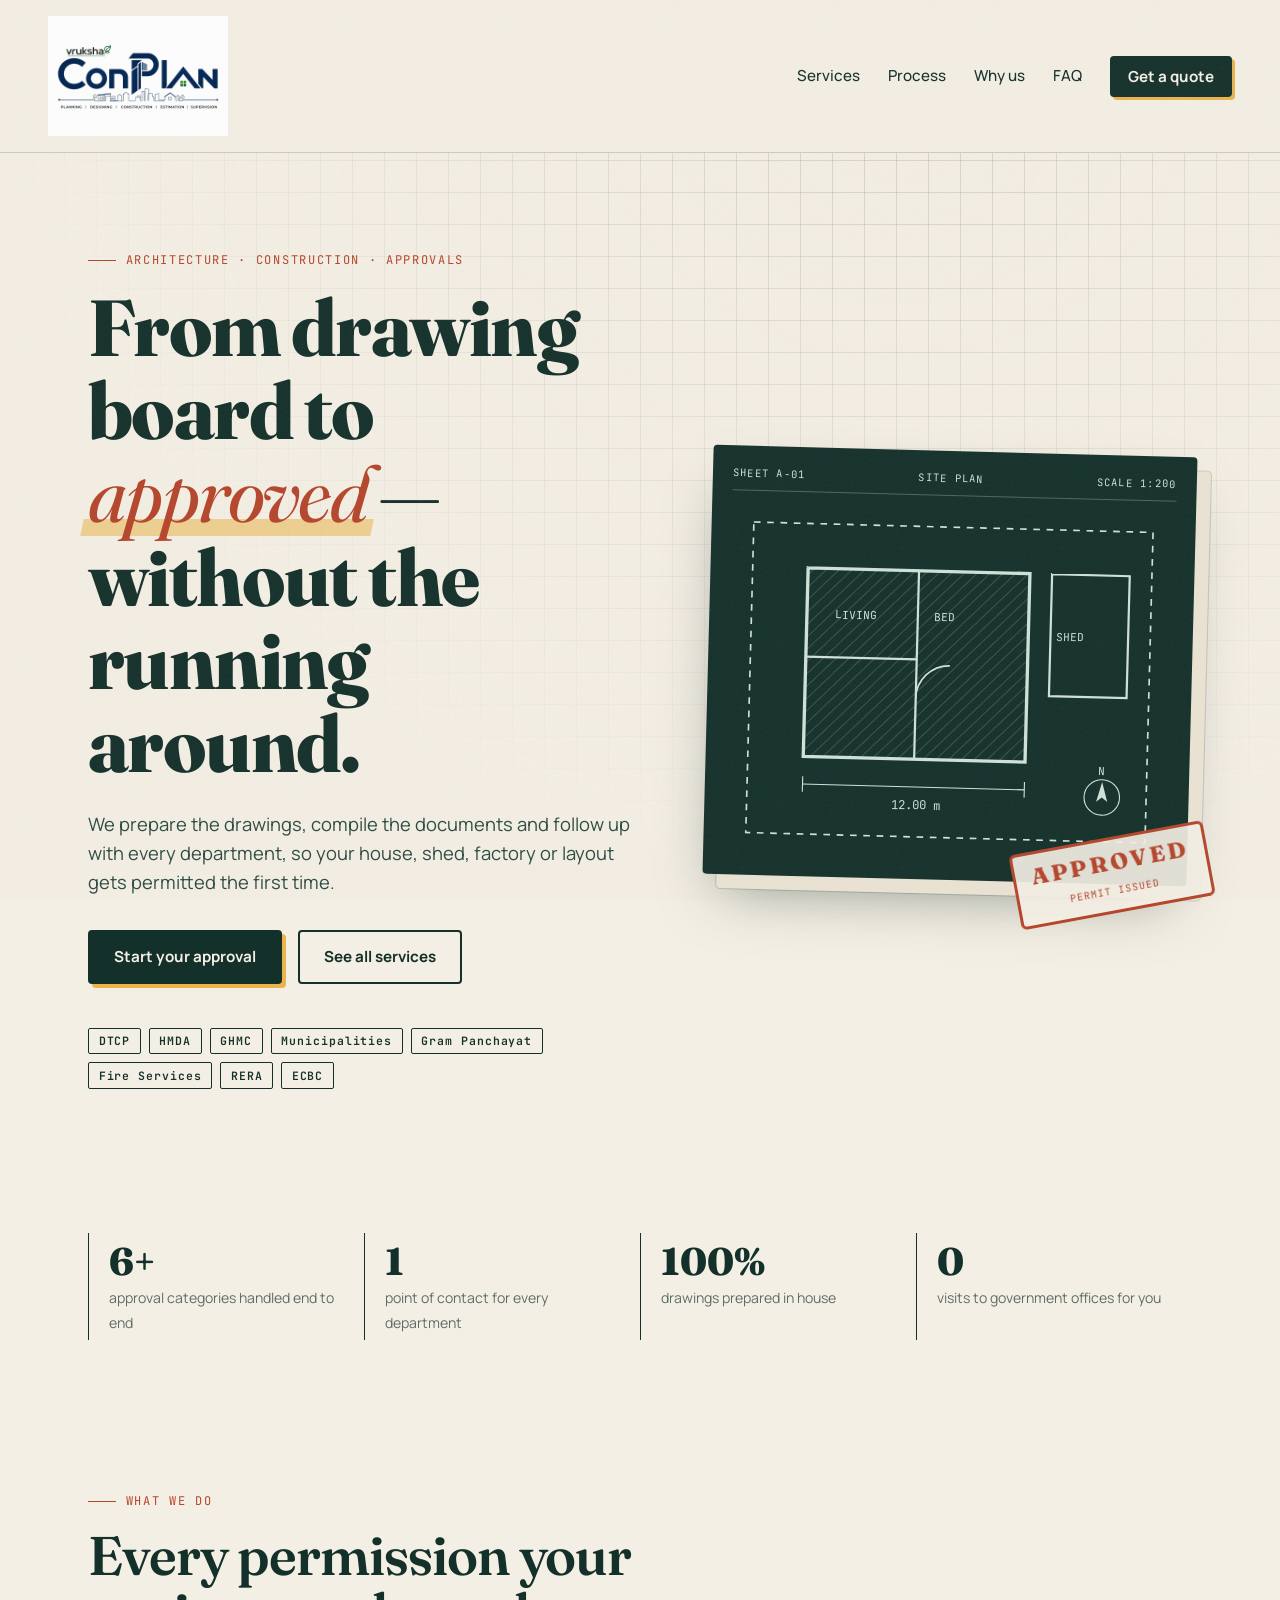
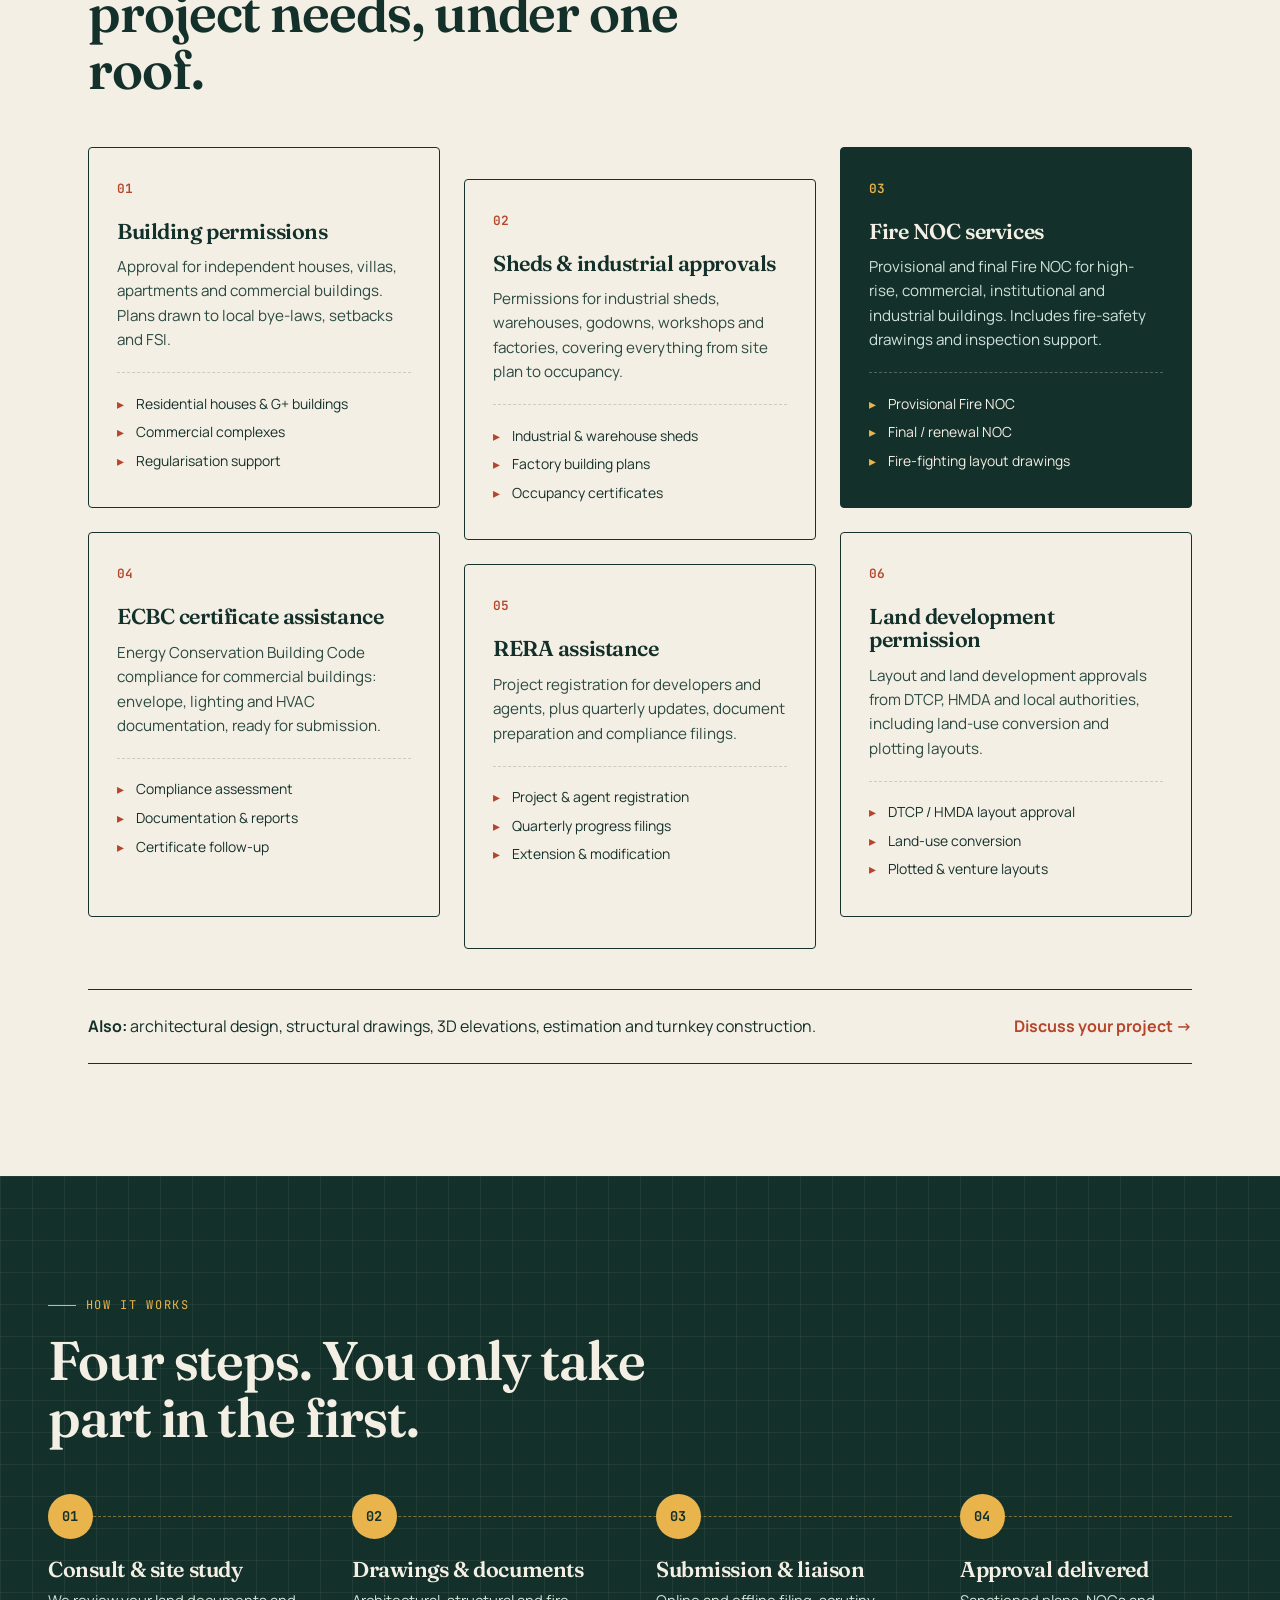
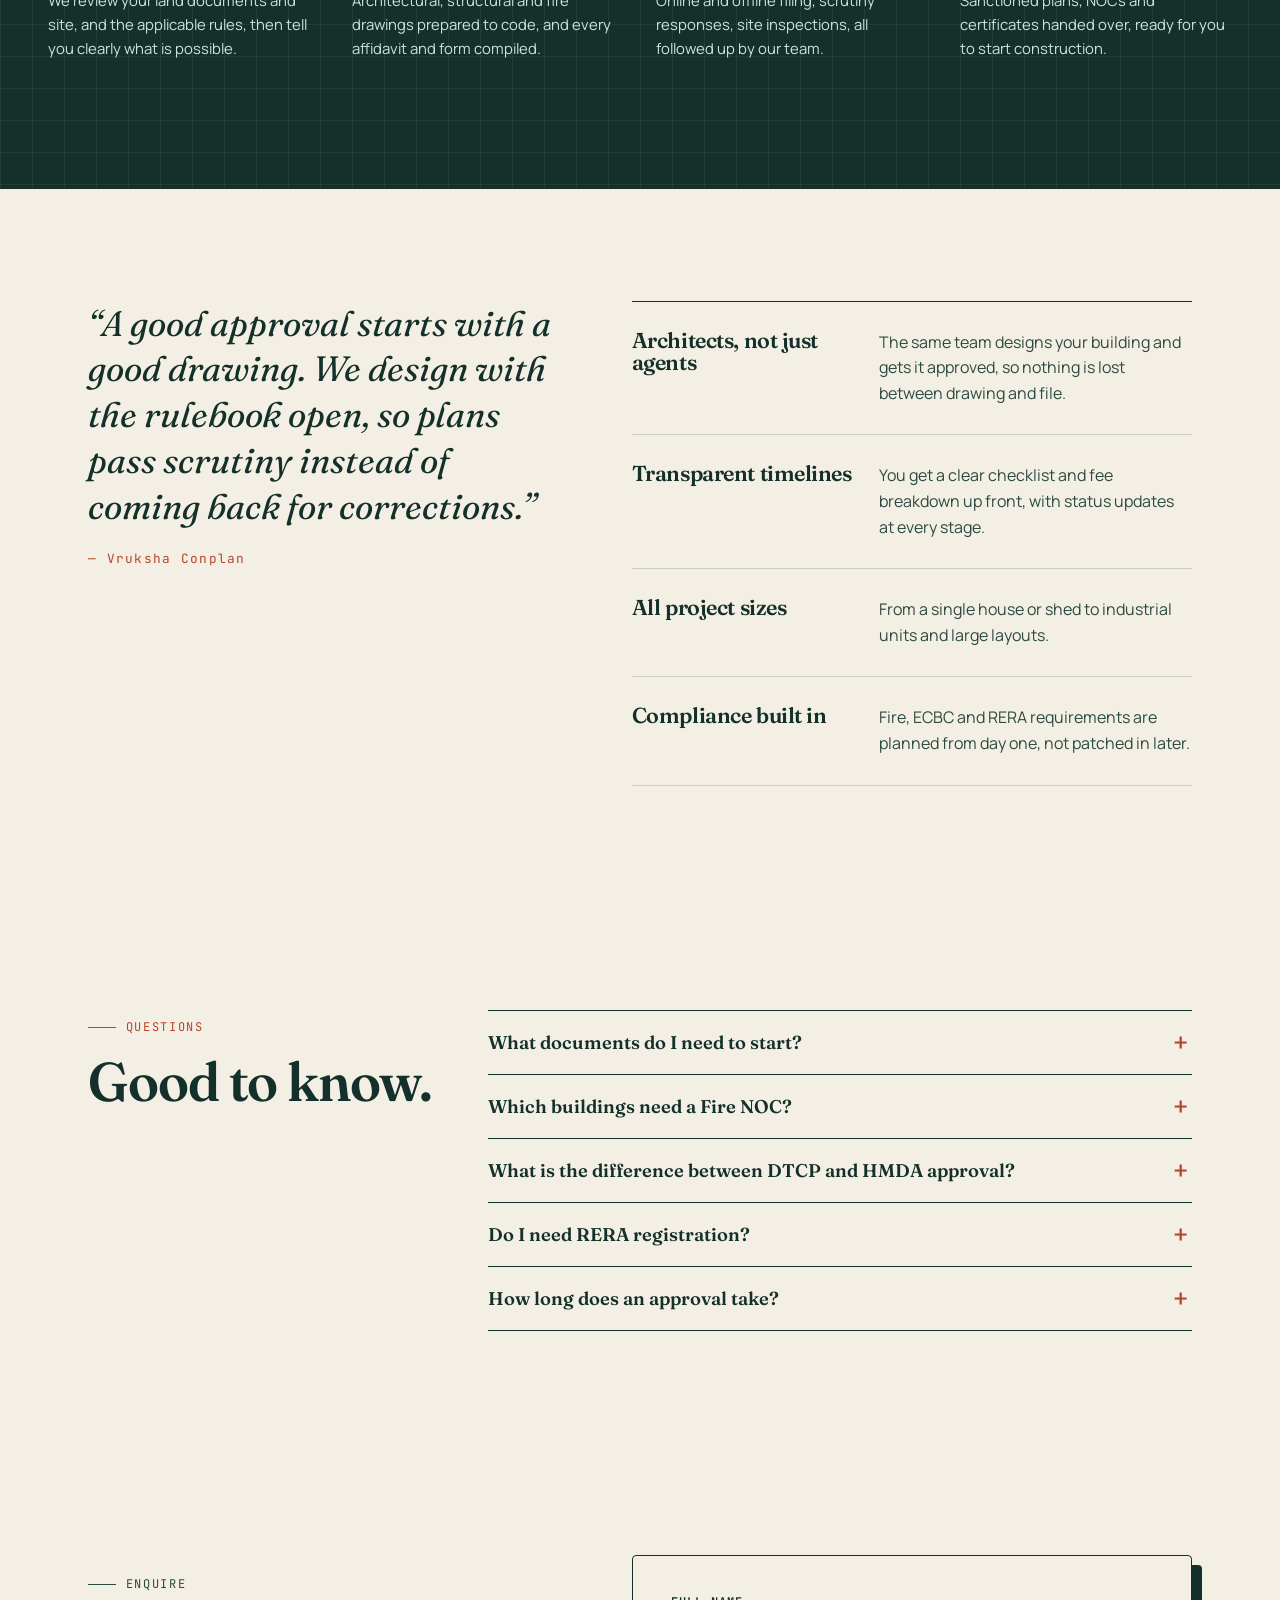
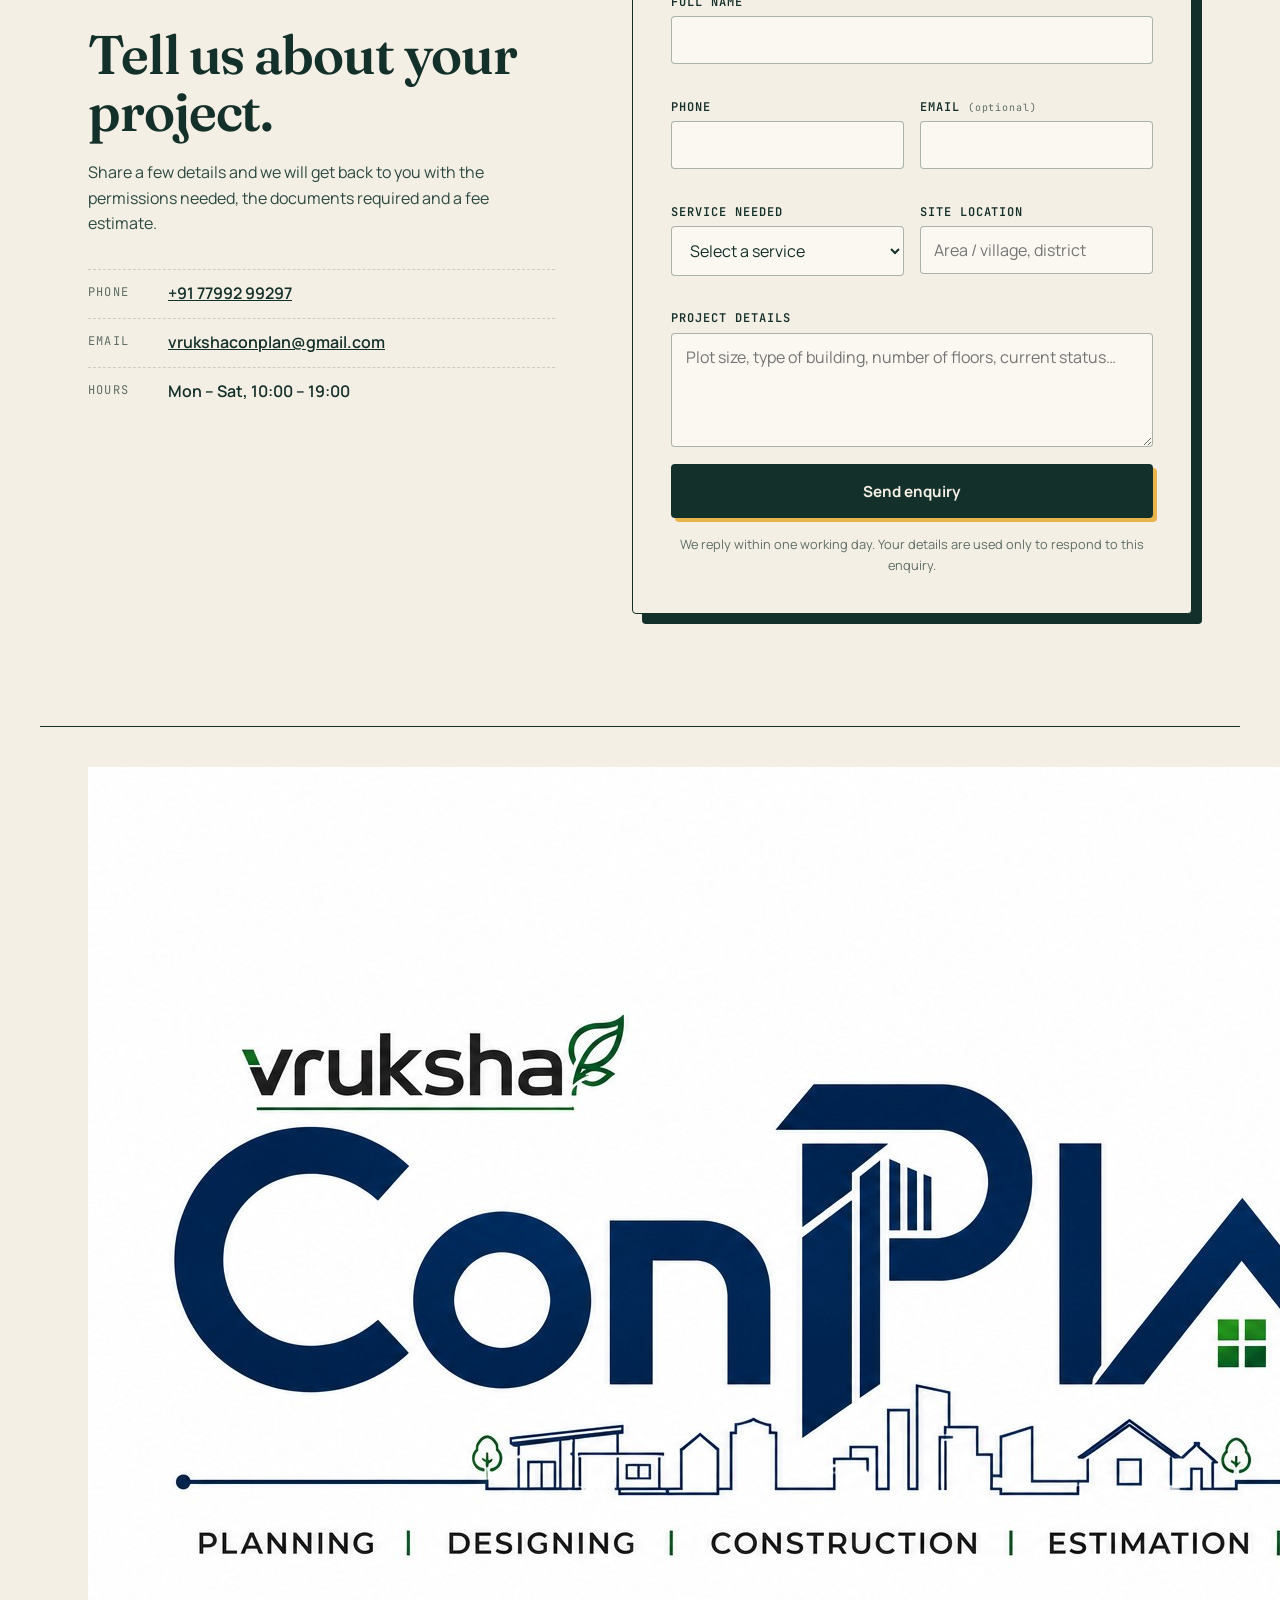
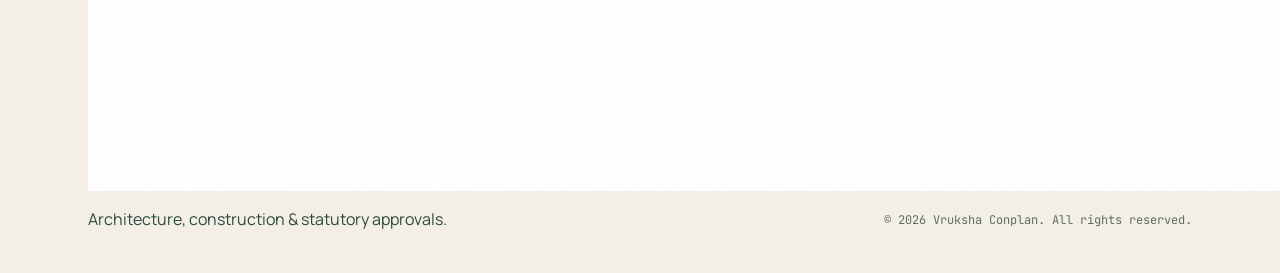
==== commit f5baf843: "Replace SVG logo with image in footer" ====
--- a/index.html
+++ b/index.html
@@ -247,8 +247,9 @@
 
   <footer class="footer">
     <div class="brand">
-      <svg viewBox="0 0 64 64" aria-hidden="true"><path d="M32 8 L52 46 H12 Z" fill="none" stroke="currentColor" stroke-width="4" stroke-linejoin="round"/><path d="M32 22 V56" stroke="currentColor" stroke-width="4" stroke-linecap="round"/></svg>
-      <span>Vruksha <em>Conplan</em></span>
+      <img src="/vruksha-conplan-logo.png"
+     alt="Vruksha ConPlan"
+     class="footer-logo" />
     </div>
     <p>Architecture, construction &amp; statutory approvals.</p>
     <p class="small">© <span id="year">2026</span> Vruksha Conplan. All rights reserved.</p>
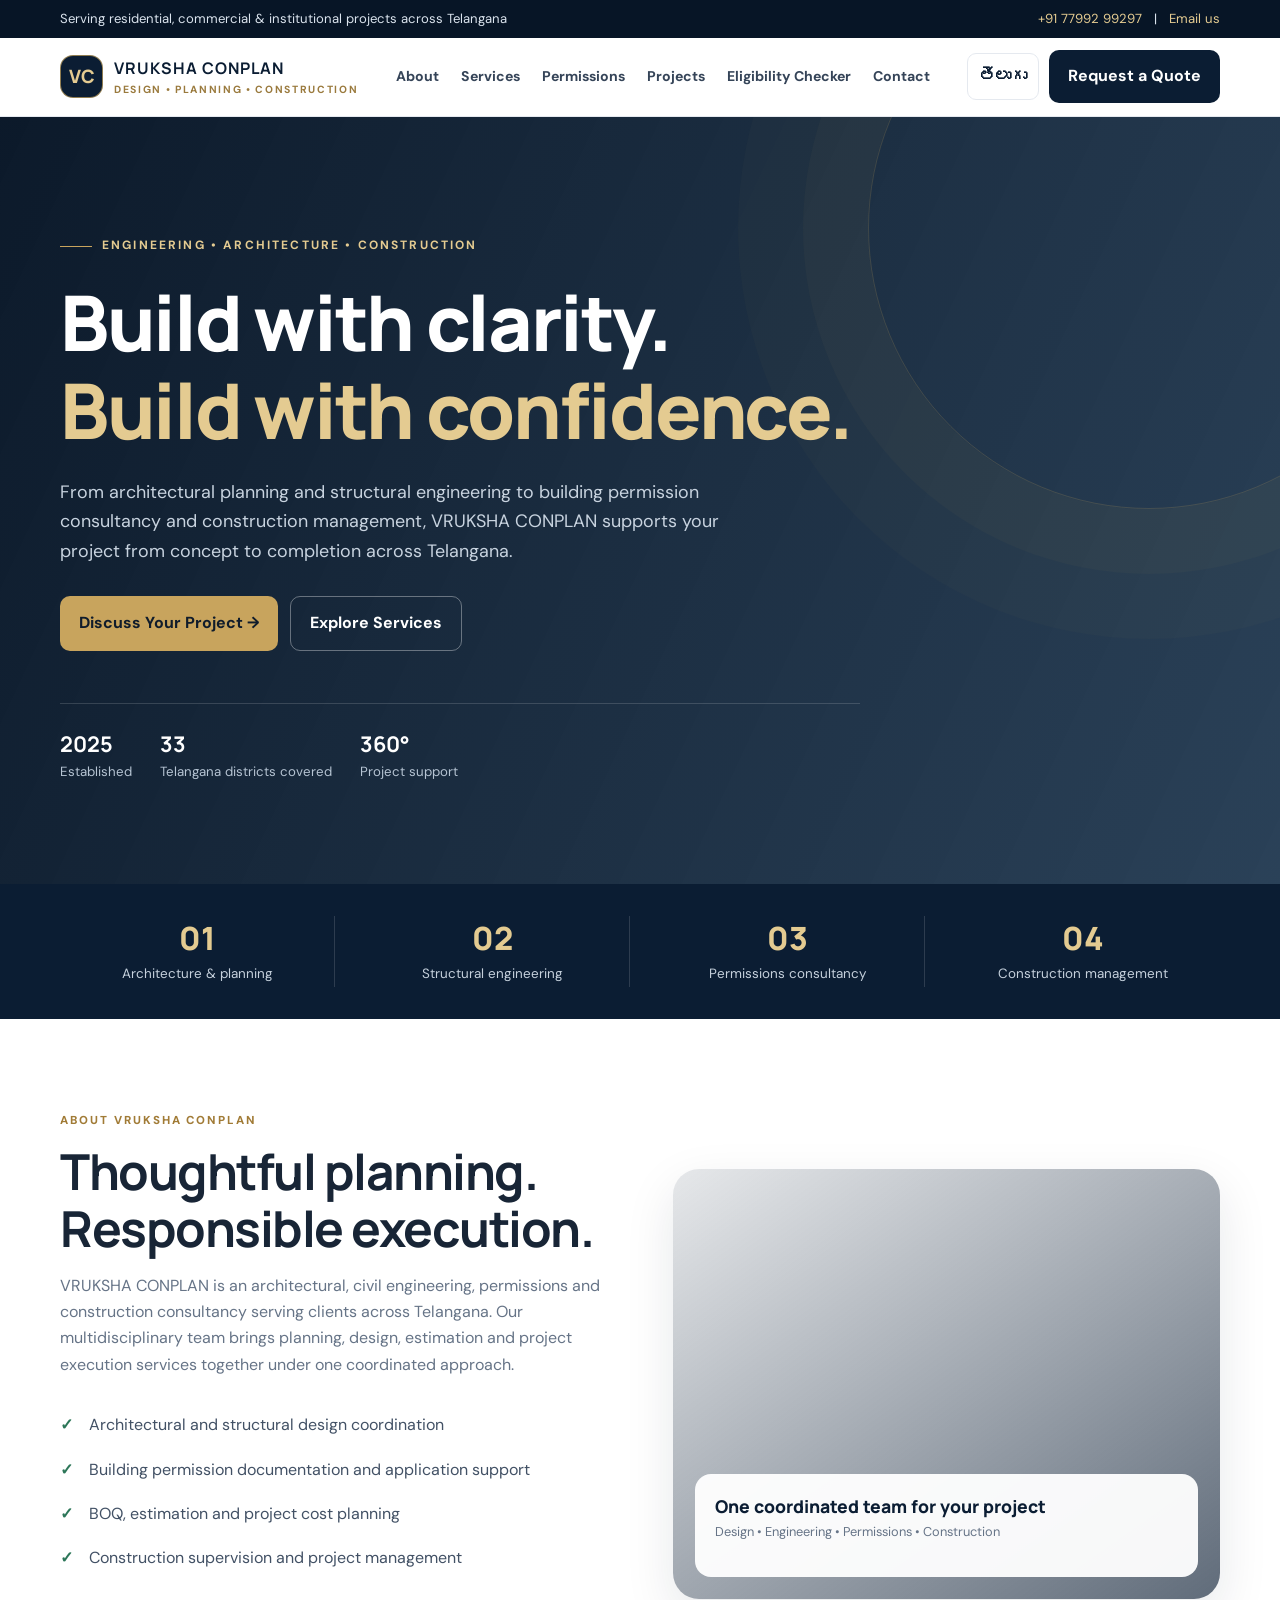
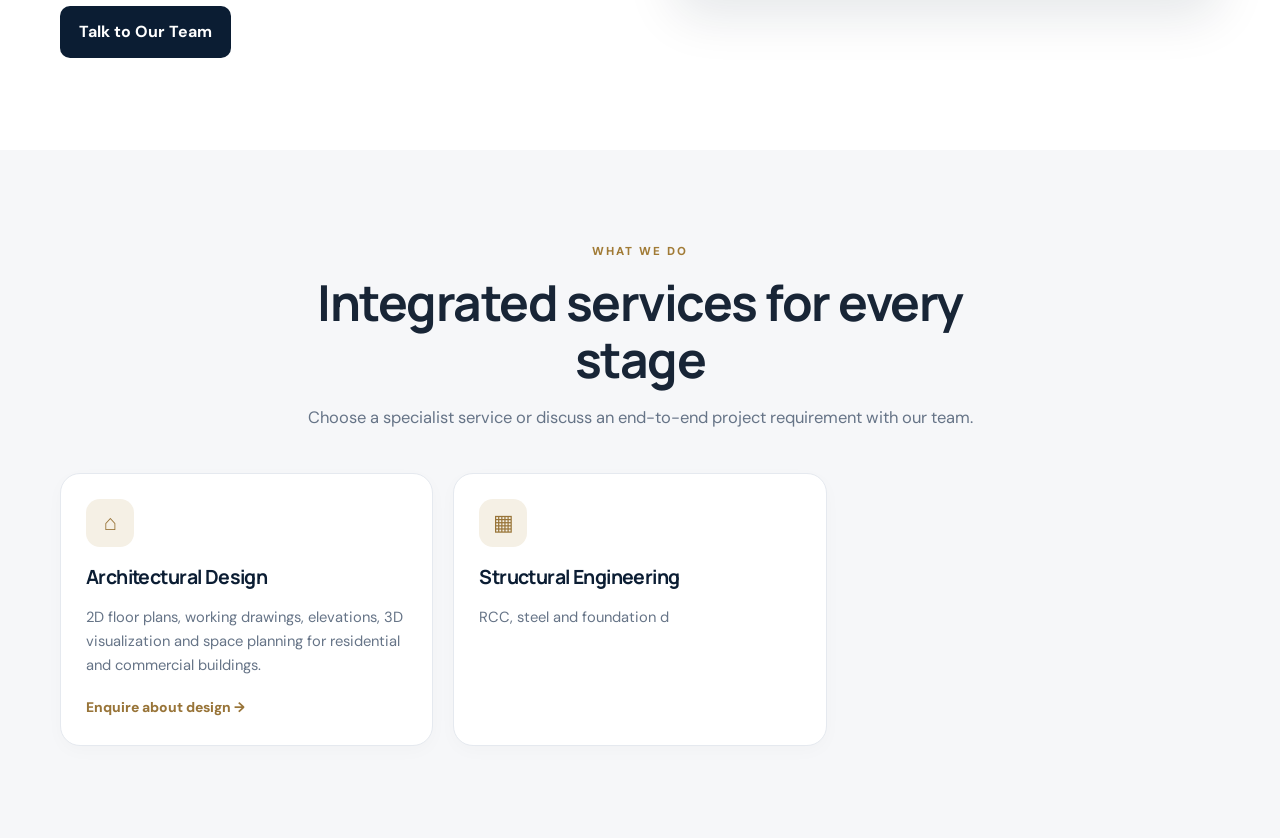
==== commit 161e3802: "Update index.html" ====
--- a/index.html
+++ b/index.html
@@ -1,260 +1,61 @@
-<!doctype html>
+ <!doctype html>
 <html lang="en">
 <head>
-  <meta charset="utf-8" />
-  <meta name="viewport" content="width=device-width, initial-scale=1" />
-  <title>Vruksha Conplan — Building Permissions, Fire NOC, RERA &amp; DTCP / HMDA Approvals</title>
-  <meta name="description" content="Vruksha Conplan is an architecture and construction consultancy handling building permissions for houses, sheds and industries, Fire NOC, ECBC certification, RERA registration and DTCP / HMDA land development approvals." />
-  <link rel="icon" href="/favicon.svg" type="image/svg+xml" />
-  <link rel="preconnect" href="https://fonts.googleapis.com" />
-  <link rel="preconnect" href="https://fonts.gstatic.com" crossorigin />
-  <link href="https://fonts.googleapis.com/css2?family=Fraunces:opsz,wght@9..144,400;9..144,600;9..144,800&family=JetBrains+Mono:wght@400;600&family=Manrope:wght@400;500;700&display=swap" rel="stylesheet" />
-  <link rel="stylesheet" href="/styles.css" />
+  <meta charset="utf-8">
+  <meta name="viewport" content="width=device-width, initial-scale=1">
+  <meta name="theme-color" content="#0b1d33">
+  <title>VRUKSHA CONPLAN | Design, Planning & Construction in Telangana</title>
+  <meta name="description" content="VRUKSHA CONPLAN provides architectural planning, structural engineering, building permission consultancy, estimation and construction services across Telangana.">
+  <meta name="keywords" content="building permissions Telangana, GHMC building permission, HMDA, DTCP, structural design, construction Telangana, architectural design">
+  <meta property="og:title" content="VRUKSHA CONPLAN | Design • Planning • Construction">
+  <meta property="og:description" content="Architecture, engineering, permissions and construction services across Telangana.">
+  <meta property="og:type" content="website">
+  <link rel="preconnect" href="https://fonts.googleapis.com">
+  <link rel="preconnect" href="https://fonts.gstatic.com" crossorigin>
+  <link href="https://fonts.googleapis.com/css2?family=DM+Sans:wght@400;500;600;700&family=Manrope:wght@400;500;600;700;800&display=swap" rel="stylesheet">
+  <style>
+    :root{--navy:#0b1d33;--navy2:#122b49;--gold:#c8a45d;--gold2:#e4cb91;--ink:#182536;--muted:#667487;--paper:#f6f7f9;--white:#fff;--line:#e5e9ef;--green:#2c7658;--shadow:0 18px 50px rgba(11,29,51,.10);--radius:20px}
+    *{box-sizing:border-box}html{scroll-behavior:smooth;scroll-padding-top:92px}body{margin:0;font-family:"DM Sans",sans-serif;color:var(--ink);background:#fff;line-height:1.65}h1,h2,h3,h4{font-family:Manrope,sans-serif;line-height:1.15;margin:0 0 16px;letter-spacing:-.03em}h1{font-size:clamp(2.7rem,6vw,5.4rem);font-weight:800}h2{font-size:clamp(2rem,4vw,3.1rem)}h3{font-size:1.22rem}p{margin:0 0 15px;color:var(--muted)}a{color:inherit;text-decoration:none}button,input,select,textarea{font:inherit}.container{width:min(1160px,calc(100% - 40px));margin:auto}.topbar{background:#071526;color:#dbe4ee;font-size:.82rem;padding:8px 0}.topbar .container{display:flex;justify-content:space-between;gap:15px;flex-wrap:wrap}.topbar a{color:var(--gold2)}header{position:sticky;top:0;z-index:50;background:rgba(255,255,255,.96);backdrop-filter:blur(14px);border-bottom:1px solid var(--line)}.nav{height:78px;display:flex;align-items:center;justify-content:space-between;gap:25px}.brand{display:flex;align-items:center;gap:11px;min-width:220px}.brandmark{width:43px;height:43px;border-radius:13px;background:var(--navy);display:grid;place-items:center;color:var(--gold2);font-family:Manrope;font-weight:800;font-size:1.15rem;border:1px solid rgba(200,164,93,.7)}.brand strong{display:block;font-family:Manrope;font-size:1rem;letter-spacing:.06em;color:var(--navy)}.brand small{display:block;font-size:.65rem;letter-spacing:.16em;color:#9a7a3d;font-weight:700}.navlinks{display:flex;align-items:center;gap:22px;font-size:.88rem;font-weight:700;color:#354458}.navlinks a:hover{color:#a77f35}.nav-actions{display:flex;align-items:center;gap:10px}.lang{border:1px solid var(--line);background:#fff;border-radius:9px;padding:9px 11px;font-weight:700;color:var(--navy);cursor:pointer}.menu-btn{display:none;border:1px solid var(--line);background:#fff;border-radius:10px;padding:9px 12px;color:var(--navy);font-size:1.2rem}.btn{display:inline-flex;align-items:center;justify-content:center;gap:9px;border:0;border-radius:10px;padding:13px 19px;font-weight:700;cursor:pointer;transition:.2s}.btn:hover{transform:translateY(-2px)}.btn-gold{background:var(--gold);color:#101c2b}.btn-dark{background:var(--navy);color:#fff}.btn-outline{border:1px solid rgba(255,255,255,.35);color:#fff;background:transparent}.hero{position:relative;overflow:hidden;background:linear-gradient(115deg,rgba(7,21,38,.98),rgba(13,39,65,.88)),url('https://images.unsplash.com/photo-1487958449943-2429e8be8625?auto=format&fit=crop&w=2000&q=85') center/cover;color:#fff;padding:112px 0 100px}.hero:after{content:"";position:absolute;width:560px;height:560px;border:1px solid rgba(200,164,93,.2);border-radius:50%;right:-150px;top:-170px;box-shadow:0 0 0 65px rgba(200,164,93,.035),0 0 0 130px rgba(200,164,93,.025)}.hero-content{position:relative;z-index:1;max-width:800px}.eyebrow{display:inline-flex;align-items:center;gap:10px;text-transform:uppercase;letter-spacing:.18em;font-size:.75rem;font-weight:700;color:var(--gold2);margin-bottom:22px}.eyebrow:before{content:"";width:32px;height:1px;background:var(--gold)}.hero h1{color:#fff}.hero h1 span{color:var(--gold2)}.hero p{color:#c8d3df;font-size:1.12rem;max-width:660px;margin:23px 0 30px}.hero-buttons{display:flex;gap:12px;flex-wrap:wrap}.hero-meta{display:flex;gap:28px;flex-wrap:wrap;margin-top:52px;padding-top:25px;border-top:1px solid rgba(255,255,255,.15)}.hero-meta strong{display:block;color:#fff;font:700 1.35rem Manrope}.hero-meta span{color:#b6c4d3;font-size:.83rem}.section{padding:92px 0}.section-soft{background:var(--paper)}.section-head{max-width:720px;margin-bottom:42px}.section-head.center{text-align:center;margin:0 auto 42px}.section-head p{font-size:1.03rem}.kicker{color:#a17b36;text-transform:uppercase;letter-spacing:.17em;font-size:.72rem;font-weight:800;margin-bottom:13px;display:block}.grid{display:grid;gap:20px}.grid-3{grid-template-columns:repeat(3,1fr)}.grid-4{grid-template-columns:repeat(4,1fr)}.card{background:#fff;border:1px solid var(--line);border-radius:var(--radius);padding:25px;transition:.25s;box-shadow:0 5px 18px rgba(11,29,51,.025)}.card:hover{transform:translateY(-5px);box-shadow:var(--shadow);border-color:#d9c69f}.iconbox{width:48px;height:48px;border-radius:14px;background:#f5f0e5;color:#987438;display:grid;place-items:center;font-size:1.35rem;margin-bottom:19px}.card p{font-size:.92rem;margin:0}.card h3{color:var(--navy)}.text-link{display:inline-flex;margin-top:18px;color:#987438;font-weight:800;font-size:.87rem}.split{display:grid;grid-template-columns:1fr 1fr;gap:65px;align-items:center}.visual-panel{min-height:430px;border-radius:26px;background:linear-gradient(145deg,rgba(11,29,51,.1),rgba(11,29,51,.65)),url('https://images.unsplash.com/photo-1503387762-592deb58ef4e?auto=format&fit=crop&w=1200&q=85') center/cover;position:relative;box-shadow:var(--shadow)}.visual-note{position:absolute;bottom:22px;left:22px;right:22px;background:rgba(255,255,255,.95);border-radius:16px;padding:20px}.visual-note strong{font:800 1.1rem Manrope;color:var(--navy)}.checklist{list-style:none;padding:0;margin:25px 0}.checklist li{padding:9px 0 9px 29px;position:relative;color:#425165}.checklist li:before{content:"✓";position:absolute;left:0;color:var(--green);font-weight:900}.stats{background:var(--navy);color:#fff;padding:32px 0}.stats-grid{display:grid;grid-template-columns:repeat(4,1fr);gap:20px}.stat{text-align:center;border-right:1px solid rgba(255,255,255,.14)}.stat:last-child{border:0}.stat strong{font:800 2rem Manrope;color:var(--gold2);display:block}.stat span{font-size:.84rem;color:#c5d0dc}.permission-card{border-left:3px solid var(--gold)}.districts{display:flex;flex-wrap:wrap;gap:9px}.district{border:1px solid var(--line);border-radius:999px;padding:8px 13px;background:#fff;font-size:.84rem;color:#435267}.checker{background:var(--navy);border-radius:26px;padding:38px;color:#fff;box-shadow:var(--shadow)}.checker h2{color:#fff}.checker p{color:#c3ceda}.form-grid{display:grid;grid-template-columns:repeat(2,1fr);gap:15px}.field label{display:block;font-size:.82rem;font-weight:700;margin-bottom:7px;color:inherit}.field input,.field select,.field textarea{width:100%;padding:13px 14px;border-radius:10px;border:1px solid #dce2e9;background:#fff;color:#1b2b3d;outline:none}.field input:focus,.field select:focus,.field textarea:focus{border-color:var(--gold);box-shadow:0 0 0 3px rgba(200,164,93,.15)}.checker .field label{color:#dbe4ed}.checker .field input,.checker .field select{background:#fff}.result{display:none;margin-top:20px;background:#fff;color:var(--ink);border-radius:14px;padding:20px}.result.show{display:block}.result strong{color:var(--navy)}.note{font-size:.8rem;color:#9eabb9;margin-top:14px}.process{counter-reset:steps}.step{position:relative;padding:5px 0 25px 68px;min-height:85px}.step:before{counter-increment:steps;content:counter(steps,decimal-leading-zero);position:absolute;left:0;top:0;width:48px;height:48px;border-radius:14px;background:#f5f0e5;color:#987438;display:grid;place-items:center;font:800 .9rem Manrope}.step h3{margin-bottom:6px}.step p{font-size:.9rem}.project-placeholder{min-height:210px;border-radius:16px;background:linear-gradient(135deg,#e8edf2,#d8e0e8);display:grid;place-items:center;text-align:center;padding:20px;color:#607084}.project-placeholder span{font-size:2rem;display:block;margin-bottom:8px}.faq details{padding:19px 0;border-bottom:1px solid var(--line)}.faq summary{cursor:pointer;font-weight:800;color:var(--navy)}.faq details p{margin:12px 0 0}.contact-panel{background:#f4f6f8;border-radius:24px;padding:35px}.contact-list{display:grid;gap:15px;margin-top:25px}.contact-item{display:flex;gap:13px;align-items:flex-start}.contact-item b{display:block;color:var(--navy)}.contact-item span{font-size:.9rem;color:var(--muted)}.contact-form{background:#fff;border:1px solid var(--line);padding:28px;border-radius:22px;box-shadow:var(--shadow)}.contact-form .field{margin-bottom:14px}.contact-form textarea{min-height:100px;resize:vertical}.cta{background:linear-gradient(110deg,#102b49,#071a2e);padding:65px 0;color:#fff}.cta-inner{display:flex;justify-content:space-between;align-items:center;gap:25px}.cta h2{color:#fff;margin-bottom:8px}.cta p{color:#c5d0dc;margin:0}.footer{background:#061423;color:#d7e0e9;padding:58px 0 22px}.footer-grid{display:grid;grid-template-columns:1.5fr 1fr 1fr 1fr;gap:35px}.footer h4{color:#fff;font-size:1rem}.footer p,.footer a{color:#aebdcb;font-size:.88rem}.footer a:hover{color:var(--gold2)}.footer-links{display:grid;gap:9px}.copyright{border-top:1px solid rgba(255,255,255,.12);margin-top:40px;padding-top:20px;display:flex;justify-content:space-between;gap:15px;flex-wrap:wrap;font-size:.8rem;color:#8798aa}.float-wa{position:fixed;right:22px;bottom:22px;z-index:60;background:#1b9b62;color:#fff;border-radius:999px;padding:14px 18px;font-weight:800;box-shadow:0 12px 28px rgba(0,0,0,.22)}.small{font-size:.8rem}.gold{color:#a17b36}.hidden{display:none!important}
+    @media(max-width:1000px){.navlinks{gap:13px;font-size:.8rem}.grid-4{grid-template-columns:repeat(2,1fr)}.footer-grid{grid-template-columns:repeat(2,1fr)}}
+    @media(max-width:760px){.container{width:min(100% - 30px,1160px)}.topbar .container{justify-content:center;text-align:center}.nav{height:70px}.brand{min-width:0}.brand strong{font-size:.88rem}.brand small{font-size:.55rem}.menu-btn{display:block}.navlinks{display:none;position:absolute;top:70px;left:0;right:0;background:#fff;border-bottom:1px solid var(--line);padding:18px 22px 25px;flex-direction:column;align-items:flex-start;gap:15px}.navlinks.open{display:flex}.nav-actions .btn{display:none}.hero{padding:82px 0 70px}.hero-meta{gap:18px}.section{padding:68px 0}.grid-3{grid-template-columns:1fr}.grid-4{grid-template-columns:1fr 1fr}.split{grid-template-columns:1fr;gap:32px}.visual-panel{min-height:300px}.stats-grid{grid-template-columns:repeat(2,1fr);row-gap:25px}.stat:nth-child(2){border:0}.form-grid{grid-template-columns:1fr}.checker{padding:25px 19px}.cta-inner{display:block}.cta-inner .btn{margin-top:22px}.footer-grid{grid-template-columns:1fr 1fr}.float-wa{right:13px;bottom:13px;padding:12px 15px}}
+    @media(max-width:430px){.grid-4{grid-template-columns:1fr}.footer-grid{grid-template-columns:1fr}.hero-buttons .btn{width:100%}.hero-meta{display:grid;grid-template-columns:1fr 1fr}.brandmark{width:38px;height:38px}.lang{padding:8px}}
+  </style>
 </head>
 <body>
-  <div class="grain" aria-hidden="true"></div>
-
-  <header class="nav" id="top">
-    <a class="brand" href="#top" aria-label="Vruksha Conplan home">
-      <img src="/vruksha-conplan-logo.png"
-     alt="Vruksha ConPlan"
-     style="width:180px;height:auto;display:block;" />
-    </a>
-    <nav aria-label="Main">
-      <button class="menu-toggle" aria-expanded="false" aria-controls="menu">Menu</button>
-      <ul id="menu">
-        <li><a href="#services">Services</a></li>
-        <li><a href="#process">Process</a></li>
-        <li><a href="#why">Why us</a></li>
-        <li><a href="#faq">FAQ</a></li>
-        <li><a class="btn btn-small" href="#contact">Get a quote</a></li>
-      </ul>
-    </nav>
+  <div class="topbar"><div class="container"><span data-en="Serving residential, commercial & institutional projects across Telangana" data-te="తెలంగాణ అంతటా నివాస, వాణిజ్య మరియు సంస్థాగత ప్రాజెక్టులకు సేవలు">Serving residential, commercial & institutional projects across Telangana</span><span><a href="tel:+917799299297">+91 77992 99297</a> &nbsp; | &nbsp; <a href="mailto:ajaykumaryadavnune@gmail.com">Email us</a></span></div></div>
+  <header>
+    <div class="container nav">
+      <a class="brand" href="#home" aria-label="Vruksha Conplan home"><span class="brandmark">VC</span><span><strong>VRUKSHA CONPLAN</strong><small>DESIGN • PLANNING • CONSTRUCTION</small></span></a>
+      <nav class="navlinks" id="navlinks">
+        <a href="#about" data-en="About" data-te="మా గురించి">About</a><a href="#services" data-en="Services" data-te="సేవలు">Services</a><a href="#permissions" data-en="Permissions" data-te="అనుమతులు">Permissions</a><a href="#projects" data-en="Projects" data-te="ప్రాజెక్టులు">Projects</a><a href="#checker" data-en="Eligibility Checker" data-te="అర్హత తనిఖీ">Eligibility Checker</a><a href="#contact" data-en="Contact" data-te="సంప్రదించండి">Contact</a>
+      </nav>
+      <div class="nav-actions"><button class="lang" id="langBtn" type="button">తెలుగు</button><a class="btn btn-dark" href="#enquiry" data-en="Request a Quote" data-te="కోట్ పొందండి">Request a Quote</a><button class="menu-btn" id="menuBtn" aria-label="Open menu">☰</button></div>
+    </div>
   </header>
 
   <main>
-    <!-- HERO -->
-    <section class="hero">
-      <div class="hero-copy">
-        <p class="tag reveal">Architecture · Construction · Approvals</p>
-        <h1 class="reveal">From drawing board to <span class="hl">approved</span> — without the running around.</h1>
-        <p class="lede reveal">We prepare the drawings, compile the documents and follow up with every department, so your house, shed, factory or layout gets permitted the first time.</p>
-        <div class="hero-actions reveal">
-          <a class="btn" href="#contact">Start your approval</a>
-          <a class="btn btn-ghost" href="#services">See all services</a>
-        </div>
-        <ul class="authorities reveal" aria-label="Authorities we work with">
-          <li>DTCP</li><li>HMDA</li><li>GHMC</li><li>Municipalities</li><li>Gram Panchayat</li><li>Fire Services</li><li>RERA</li><li>ECBC</li>
-        </ul>
-      </div>
-
-      <div class="sheet reveal" aria-hidden="true">
-        <div class="sheet-head">
-          <span>SHEET A-01</span><span>SITE PLAN</span><span>SCALE 1:200</span>
-        </div>
-        <svg class="plan" viewBox="0 0 400 320">
-          <defs>
-            <pattern id="hatch" width="8" height="8" patternUnits="userSpaceOnUse" patternTransform="rotate(45)">
-              <line x1="0" y1="0" x2="0" y2="8" stroke="currentColor" stroke-width="1" opacity=".35"/>
-            </pattern>
-          </defs>
-          <rect class="draw" x="20" y="20" width="360" height="280" fill="none" stroke="currentColor" stroke-width="1.5" stroke-dasharray="6 6"/>
-          <rect class="draw d2" x="70" y="60" width="200" height="170" fill="url(#hatch)" stroke="currentColor" stroke-width="3"/>
-          <line class="draw d3" x1="170" y1="60" x2="170" y2="230" stroke="currentColor" stroke-width="2"/>
-          <line class="draw d3" x1="70" y1="140" x2="170" y2="140" stroke="currentColor" stroke-width="2"/>
-          <path class="draw d4" d="M170 175 A 30 30 0 0 1 200 145" fill="none" stroke="currentColor" stroke-width="1.5"/>
-          <rect class="draw d4" x="290" y="60" width="70" height="110" fill="none" stroke="currentColor" stroke-width="2"/>
-          <line class="draw d5" x1="70" y1="255" x2="270" y2="255" stroke="currentColor" stroke-width="1"/>
-          <line x1="70" y1="248" x2="70" y2="262" stroke="currentColor"/>
-          <line x1="270" y1="248" x2="270" y2="262" stroke="currentColor"/>
-          <text x="150" y="275" font-size="11" fill="currentColor" font-family="JetBrains Mono, monospace">12.00 m</text>
-          <text x="295" y="120" font-size="10" fill="currentColor" font-family="JetBrains Mono, monospace">SHED</text>
-          <text x="95" y="105" font-size="10" fill="currentColor" font-family="JetBrains Mono, monospace">LIVING</text>
-          <text x="185" y="105" font-size="10" fill="currentColor" font-family="JetBrains Mono, monospace">BED</text>
-          <g transform="translate(340 260)"><circle r="16" fill="none" stroke="currentColor"/><path d="M0 -14 L5 4 L0 0 L-5 4 Z" fill="currentColor"/><text x="-4" y="-20" font-size="10" fill="currentColor" font-family="JetBrains Mono, monospace">N</text></g>
-        </svg>
-        <div class="stamp"><span>APPROVED</span><small>Permit issued</small></div>
-      </div>
+    <section class="hero" id="home">
+      <div class="container"><div class="hero-content">
+        <span class="eyebrow" data-en="Engineering • Architecture • Construction" data-te="ఇంజినీరింగ్ • ఆర్కిటెక్చర్ • నిర్మాణం">Engineering • Architecture • Construction</span>
+        <h1 data-en-html="Build with clarity.<br><span>Build with confidence.</span>" data-te-html="స్పష్టమైన ప్రణాళికతో నిర్మించండి.<br><span>నమ్మకంతో ముందుకు సాగండి.</span>">Build with clarity.<br><span>Build with confidence.</span></h1>
+        <p data-en="From architectural planning and structural engineering to building permission consultancy and construction management, VRUKSHA CONPLAN supports your project from concept to completion across Telangana." data-te="ఆర్కిటెక్చరల్ ప్లానింగ్, స్ట్రక్చరల్ ఇంజినీరింగ్, భవన అనుమతుల కన్సల్టెన్సీ మరియు నిర్మాణ నిర్వహణ వరకు — తెలంగాణ అంతటా మీ ప్రాజెక్ట్‌కు ప్రారంభం నుండి పూర్తయ్యే వరకు సహకారం అందిస్తాము.">From architectural planning and structural engineering to building permission consultancy and construction management, VRUKSHA CONPLAN supports your project from concept to completion across Telangana.</p>
+        <div class="hero-buttons"><a class="btn btn-gold" href="#enquiry" data-en="Discuss Your Project →" data-te="మీ ప్రాజెక్ట్ గురించి మాట్లాడండి →">Discuss Your Project →</a><a class="btn btn-outline" href="#services" data-en="Explore Services" data-te="సేవలను చూడండి">Explore Services</a></div>
+        <div class="hero-meta"><div><strong>2025</strong><span data-en="Established" data-te="స్థాపించబడింది">Established</span></div><div><strong>33</strong><span data-en="Telangana districts covered" data-te="తెలంగాణ జిల్లాలు">Telangana districts covered</span></div><div><strong>360°</strong><span data-en="Project support" data-te="ప్రాజెక్ట్ సహకారం">Project support</span></div></div>
+      </div></div>
     </section>
 
-    <!-- STATS -->
-    <section class="ticker" aria-label="Highlights">
-      <div><strong>6+</strong><span>approval categories handled end to end</span></div>
-      <div><strong>1</strong><span>point of contact for every department</span></div>
-      <div><strong>100%</strong><span>drawings prepared in house</span></div>
-      <div><strong>0</strong><span>visits to government offices for you</span></div>
-    </section>
+    <section class="stats"><div class="container stats-grid"><div class="stat"><strong>01</strong><span data-en="Architecture & planning" data-te="ఆర్కిటెక్చర్ & ప్లానింగ్">Architecture & planning</span></div><div class="stat"><strong>02</strong><span data-en="Structural engineering" data-te="స్ట్రక్చరల్ ఇంజినీరింగ్">Structural engineering</span></div><div class="stat"><strong>03</strong><span data-en="Permissions consultancy" data-te="అనుమతుల కన్సల్టెన్సీ">Permissions consultancy</span></div><div class="stat"><strong>04</strong><span data-en="Construction management" data-te="నిర్మాణ నిర్వహణ">Construction management</span></div></div></section>
 
-    <!-- SERVICES -->
-    <section class="services" id="services">
-      <div class="section-head">
-        <p class="tag">What we do</p>
-        <h2>Every permission your project needs, under one roof.</h2>
+    <section class="section" id="about"><div class="container split">
+      <div><span class="kicker" data-en="About Vruksha Conplan" data-te="వృక్ష కన్ప్లాన్ గురించి">About Vruksha Conplan</span><h2 data-en-html="Thoughtful planning.<br>Responsible execution." data-te-html="ఆలోచనాత్మక ప్రణాళిక.<br>బాధ్యతాయుతమైన అమలు.">Thoughtful planning.<br>Responsible execution.</h2>
+        <p data-en="VRUKSHA CONPLAN is an architectural, civil engineering, permissions and construction consultancy serving clients across Telangana. Our multidisciplinary team brings planning, design, estimation and project execution services together under one coordinated approach." data-te="VRUKSHA CONPLAN తెలంగాణ అంతటా ఆర్కిటెక్చర్, సివిల్ ఇంజినీరింగ్, అనుమతులు మరియు నిర్మాణ కన్సల్టెన్సీ సేవలను అందిస్తుంది. మా బృందం ప్రణాళిక, డిజైన్, అంచనాలు మరియు ప్రాజెక్ట్ అమలు సేవలను సమన్వయంతో అందిస్తుంది.">VRUKSHA CONPLAN is an architectural, civil engineering, permissions and construction consultancy serving clients across Telangana. Our multidisciplinary team brings planning, design, estimation and project execution services together under one coordinated approach.</p>
+        <ul class="checklist"><li data-en="Architectural and structural design coordination" data-te="ఆర్కిటెక్చరల్ మరియు స్ట్రక్చరల్ డిజైన్ సమన్వయం">Architectural and structural design coordination</li><li data-en="Building permission documentation and application support" data-te="భవన అనుమతి పత్రాలు మరియు దరఖాస్తు సహాయం">Building permission documentation and application support</li><li data-en="BOQ, estimation and project cost planning" data-te="BOQ, అంచనాలు మరియు ప్రాజెక్ట్ ఖర్చుల ప్రణాళిక">BOQ, estimation and project cost planning</li><li data-en="Construction supervision and project management" data-te="నిర్మాణ పర్యవేక్షణ మరియు ప్రాజెక్ట్ నిర్వహణ">Construction supervision and project management</li></ul>
+        <a class="btn btn-dark" href="#contact" data-en="Talk to Our Team" data-te="మా బృందాన్ని సంప్రదించండి">Talk to Our Team</a>
       </div>
+      <div class="visual-panel"><div class="visual-note"><strong data-en="One coordinated team for your project" data-te="మీ ప్రాజెక్ట్ కోసం సమన్వయ బృందం">One coordinated team for your project</strong><p class="small" data-en="Design • Engineering • Permissions • Construction" data-te="డిజైన్ • ఇంజినీరింగ్ • అనుమతులు • నిర్మాణం">Design • Engineering • Permissions • Construction</p></div></div>
+    </div></section>
 
-      <div class="cards">
-        <article class="card reveal">
-          <span class="num">01</span>
-          <h3>Building permissions</h3>
-          <p>Approval for independent houses, villas, apartments and commercial buildings. Plans drawn to local bye-laws, setbacks and FSI.</p>
-          <ul><li>Residential houses &amp; G+ buildings</li><li>Commercial complexes</li><li>Regularisation support</li></ul>
-        </article>
-        <article class="card reveal">
-          <span class="num">02</span>
-          <h3>Sheds &amp; industrial approvals</h3>
-          <p>Permissions for industrial sheds, warehouses, godowns, workshops and factories, covering everything from site plan to occupancy.</p>
-          <ul><li>Industrial &amp; warehouse sheds</li><li>Factory building plans</li><li>Occupancy certificates</li></ul>
-        </article>
-        <article class="card card-accent reveal">
-          <span class="num">03</span>
-          <h3>Fire NOC services</h3>
-          <p>Provisional and final Fire NOC for high-rise, commercial, institutional and industrial buildings. Includes fire-safety drawings and inspection support.</p>
-          <ul><li>Provisional Fire NOC</li><li>Final / renewal NOC</li><li>Fire-fighting layout drawings</li></ul>
-        </article>
-        <article class="card reveal">
-          <span class="num">04</span>
-          <h3>ECBC certificate assistance</h3>
-          <p>Energy Conservation Building Code compliance for commercial buildings: envelope, lighting and HVAC documentation, ready for submission.</p>
-          <ul><li>Compliance assessment</li><li>Documentation &amp; reports</li><li>Certificate follow-up</li></ul>
-        </article>
-        <article class="card reveal">
-          <span class="num">05</span>
-          <h3>RERA assistance</h3>
-          <p>Project registration for developers and agents, plus quarterly updates, document preparation and compliance filings.</p>
-          <ul><li>Project &amp; agent registration</li><li>Quarterly progress filings</li><li>Extension &amp; modification</li></ul>
-        </article>
-        <article class="card reveal">
-          <span class="num">06</span>
-          <h3>Land development permission</h3>
-          <p>Layout and land development approvals from DTCP, HMDA and local authorities, including land-use conversion and plotting layouts.</p>
-          <ul><li>DTCP / HMDA layout approval</li><li>Land-use conversion</li><li>Plotted &amp; venture layouts</li></ul>
-        </article>
-      </div>
-
-      <div class="also reveal">
-        <p><strong>Also:</strong> architectural design, structural drawings, 3D elevations, estimation and turnkey construction.</p>
-        <a href="#contact" class="link-arrow">Discuss your project →</a>
-      </div>
-    </section>
-
-    <!-- PROCESS -->
-    <section class="process" id="process">
-      <div class="section-head light">
-        <p class="tag">How it works</p>
-        <h2>Four steps. You only take part in the first.</h2>
-      </div>
-      <ol class="steps">
-        <li class="reveal"><span>01</span><h3>Consult &amp; site study</h3><p>We review your land documents and site, and the applicable rules, then tell you clearly what is possible.</p></li>
-        <li class="reveal"><span>02</span><h3>Drawings &amp; documents</h3><p>Architectural, structural and fire drawings prepared to code, and every affidavit and form compiled.</p></li>
-        <li class="reveal"><span>03</span><h3>Submission &amp; liaison</h3><p>Online and offline filing, scrutiny responses, site inspections, all followed up by our team.</p></li>
-        <li class="reveal"><span>04</span><h3>Approval delivered</h3><p>Sanctioned plans, NOCs and certificates handed over, ready for you to start construction.</p></li>
-      </ol>
-    </section>
-
-    <!-- WHY -->
-    <section class="why" id="why">
-      <div class="why-quote reveal">
-        <p>“A good approval starts with a good drawing. We design with the rulebook open, so plans pass scrutiny instead of coming back for corrections.”</p>
-        <span>— Vruksha Conplan</span>
-      </div>
-      <ul class="why-list">
-        <li class="reveal"><h3>Architects, not just agents</h3><p>The same team designs your building and gets it approved, so nothing is lost between drawing and file.</p></li>
-        <li class="reveal"><h3>Transparent timelines</h3><p>You get a clear checklist and fee breakdown up front, with status updates at every stage.</p></li>
-        <li class="reveal"><h3>All project sizes</h3><p>From a single house or shed to industrial units and large layouts.</p></li>
-        <li class="reveal"><h3>Compliance built in</h3><p>Fire, ECBC and RERA requirements are planned from day one, not patched in later.</p></li>
-      </ul>
-    </section>
-
-    <!-- FAQ -->
-    <section class="faq" id="faq">
-      <div class="section-head">
-        <p class="tag">Questions</p>
-        <h2>Good to know.</h2>
-      </div>
-      <div class="faq-list">
-        <details class="reveal"><summary>What documents do I need to start?</summary><p>Usually the sale deed or title document, link documents, encumbrance certificate, tax receipts and a site survey. We share an exact checklist for your project after the first consultation.</p></details>
-        <details class="reveal"><summary>Which buildings need a Fire NOC?</summary><p>Generally high-rise buildings and larger commercial, institutional, assembly and industrial buildings, depending on height and built-up area. We check what applies to your building and handle both the provisional and final NOC.</p></details>
-        <details class="reveal"><summary>What is the difference between DTCP and HMDA approval?</summary><p>HMDA covers the Hyderabad Metropolitan Development Area, while DTCP covers layouts and developments in other areas of the state. We work out which authority has jurisdiction over your land and apply there.</p></details>
-        <details class="reveal"><summary>Do I need RERA registration?</summary><p>Most real estate projects above the prescribed plot area or number of units must be registered before marketing or sale, and so must real estate agents. We handle registration and the ongoing filings.</p></details>
-        <details class="reveal"><summary>How long does an approval take?</summary><p>It depends on the authority and type of permission. A typical house permission is quicker, while layouts and Fire NOCs take longer. You get a realistic timeline before we begin.</p></details>
-      </div>
-    </section>
-
-    <!-- CONTACT -->
-    <section class="contact" id="contact">
-      <div class="contact-info">
-        <p class="tag">Enquire</p>
-        <h2>Tell us about your project.</h2>
-        <p>Share a few details and we will get back to you with the permissions needed, the documents required and a fee estimate.</p>
-        <dl>
-          <div><dt>Phone</dt><dd><a href="tel:+917799299297">+91 77992 99297</a></dd></div>
-          <div><dt>Email</dt><dd><a href="mailto: vrukshaconplan@gmail.com">vrukshaconplan@gmail.com</a></dd></div>
-          <div><dt>Hours</dt><dd>Mon – Sat, 10:00 – 19:00</dd></div>
-        </dl>
-      </div>
-
-      <form class="enquiry" name="enquiry" method="POST" action="/thank-you" data-netlify="true" netlify-honeypot="bot-field" novalidate>
-        <input type="hidden" name="subject" value="New enquiry from %{siteName}" />
-        <p class="hidden"><label>Don’t fill this out: <input name="bot-field" /></label></p>
-
-        <div class="field">
-          <label for="name">Full name</label>
-          <input id="name" name="name" type="text" autocomplete="name" required />
-          <span class="err" aria-live="polite"></span>
-        </div>
-        <div class="row">
-          <div class="field">
-            <label for="phone">Phone</label>
-            <input id="phone" name="phone" type="tel" autocomplete="tel" inputmode="tel" pattern="[0-9+\-\s]{10,15}" required />
-            <span class="err" aria-live="polite"></span>
-          </div>
-          <div class="field">
-            <label for="email">Email <small>(optional)</small></label>
-            <input id="email" name="email" type="email" autocomplete="email" />
-            <span class="err" aria-live="polite"></span>
-          </div>
-        </div>
-        <div class="row">
-          <div class="field">
-            <label for="service">Service needed</label>
-            <select id="service" name="service" required>
-              <option value="">Select a service</option>
-              <option>Building permission (house / apartment / commercial)</option>
-              <option>Shed / industrial building permission</option>
-              <option>Fire NOC</option>
-              <option>ECBC certificate assistance</option>
-              <option>RERA assistance</option>
-              <option>Land development permission (DTCP / HMDA)</option>
-              <option>Architectural design / construction</option>
-              <option>Not sure, need guidance</option>
-            </select>
-            <span class="err" aria-live="polite"></span>
-          </div>
-          <div class="field">
-            <label for="location">Site location</label>
-            <input id="location" name="location" type="text" placeholder="Area / village, district" />
-          </div>
-        </div>
-        <div class="field">
-          <label for="message">Project details</label>
-          <textarea id="message" name="message" rows="4" placeholder="Plot size, type of building, number of floors, current status…"></textarea>
-        </div>
-        <button class="btn btn-block" type="submit">Send enquiry</button>
-        <p class="form-note">We reply within one working day. Your details are used only to respond to this enquiry.</p>
-      </form>
-    </section>
-  </main>
-
-  <footer class="footer">
-    <div class="brand">
-      <img src="/vruksha-conplan-logo.png"
-     alt="Vruksha ConPlan"
-     class="footer-logo" />
-    </div>
-    <p>Architecture, construction &amp; statutory approvals.</p>
-    <p class="small">© <span id="year">2026</span> Vruksha Conplan. All rights reserved.</p>
-  </footer>
-
-  <script src="/main.js" defer></script>
-</body>
-</html>
+    <section class="section section-soft" id="services"><div class="container"><div class="section-head center"><span class="kicker" data-en="What We Do" data-te="మా సేవలు">What We Do</span><h2 data-en="Integrated services for every stage" data-te="ప్రతి దశకు సమగ్ర సేవలు">Integrated services for every stage</h2><p data-en="Choose a specialist service or discuss an end-to-end project requirement with our team." data-te="ప్రత్యేక సేవను ఎంచుకోండి లేదా పూర్తి ప్రాజెక్ట్ అవసరాల గురించి మా బృందంతో మాట్లాడండి.">Choose a specialist service or discuss an end-to-end project requirement with our team.</p></div>
+      <div class="grid grid-3">
+        <article class="card"><div class="iconbox">⌂</div><h3 data-en="Architectural Design" data-te="ఆర్కిటెక్చరల్ డిజైన్">Architectural Design</h3><p data-en="2D floor plans, working drawings, elevations, 3D visualization and space planning for residential and commercial buildings." data-te="నివాస మరియు వాణిజ్య భవనాల కోసం 2D ప్లాన్లు, వర్కింగ్ డ్రాయింగ్స్, ఎలివేషన్స్, 3D విజువలైజేషన్ మరియు స్థల ప్రణాళిక.">2D floor plans, working drawings, elevations, 3D visualization and space planning for residential and commercial buildings.</p><a class="text-link" href="#enquiry" data-en="Enquire about design →" data-te="డిజైన్ గురించి అడగండి →">Enquire about design →</a></article>
+        <article class="card"><div class="iconbox">▦</div><h3 data-en="Structural Engineering" data-te="స్ట్రక్చరల్ ఇంజినీరింగ్">Structural Engineering</h3><p data-en="RCC, steel and foundation design, structural analysis, STAAD.Pro modelling and technical reports." data-te="RCC, స్టీల్ మరియు ఫౌండేషన్ డిజైన్, స్ట్రక్చరల్ విశ్లేషణ, STAAD.Pro మోడలింగ్ మరియు సాంకేతిక నివేదికలు.">RCC, steel and foundation d
